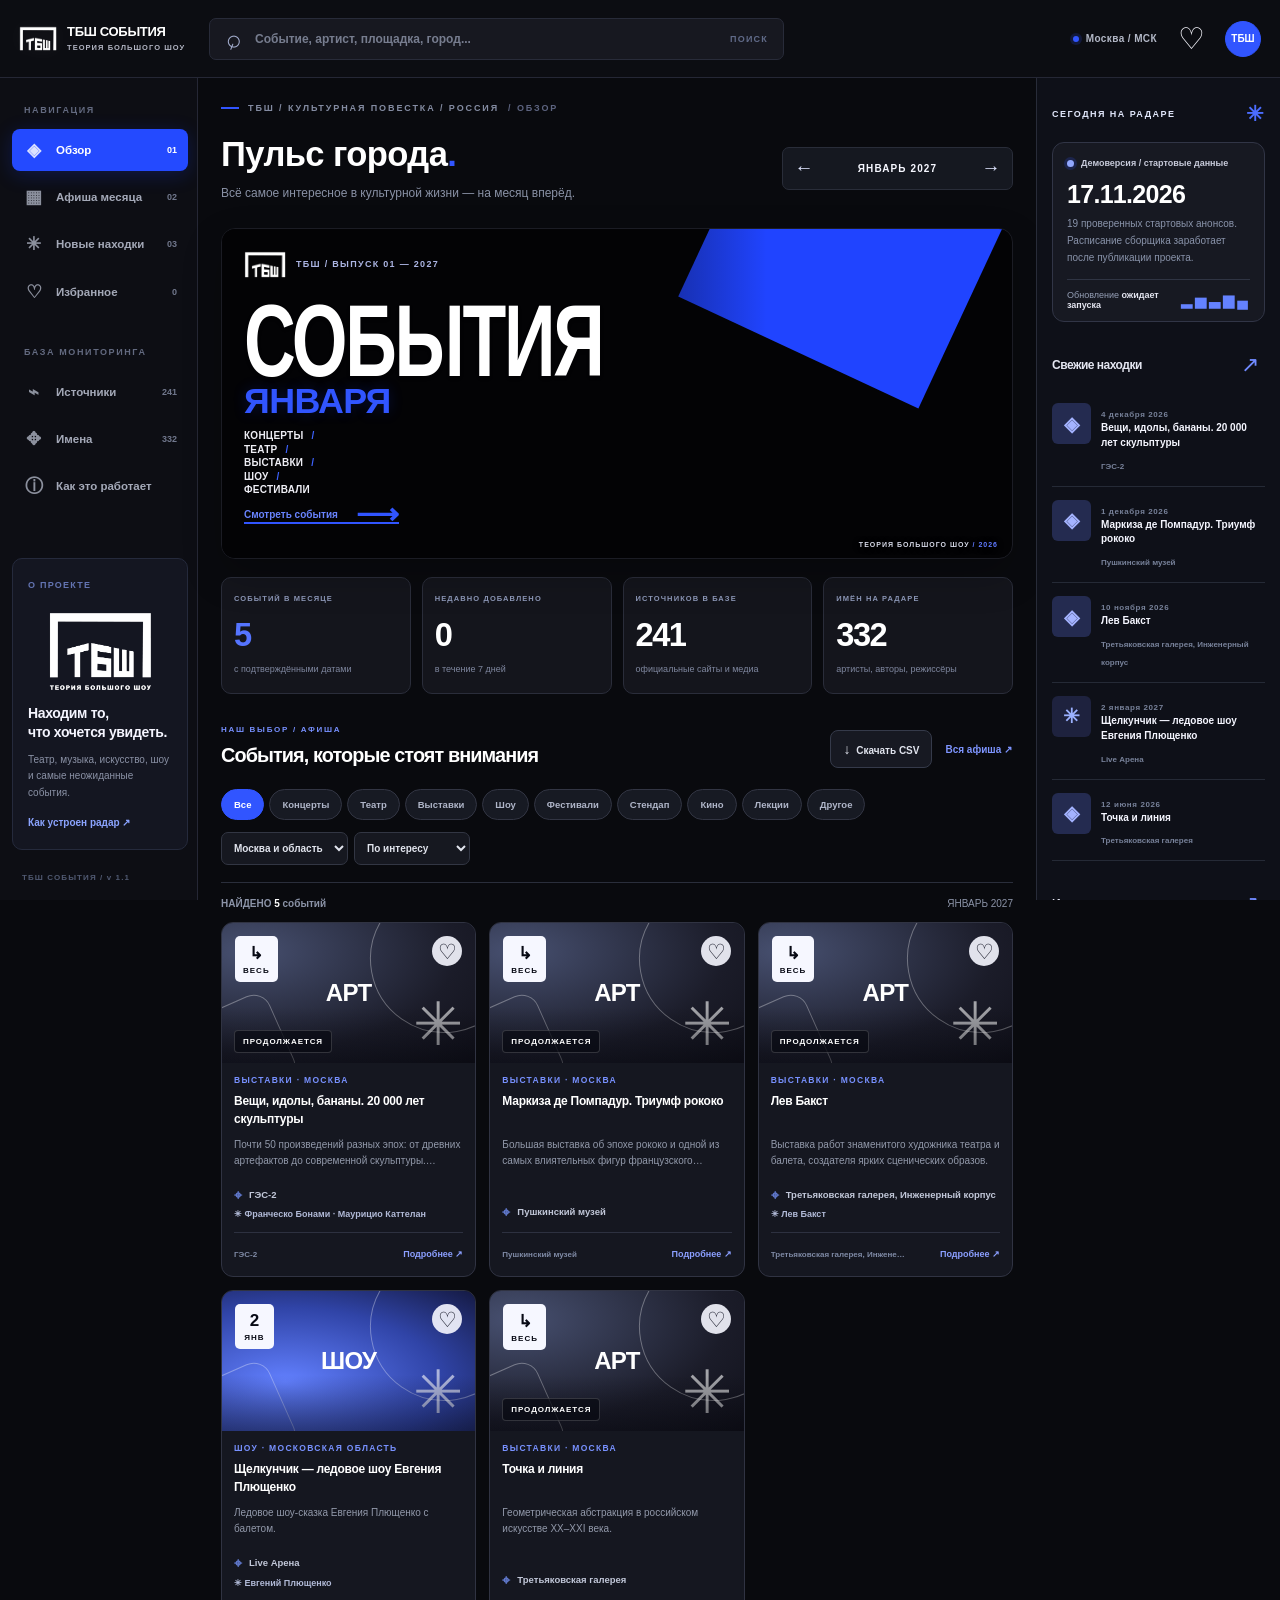
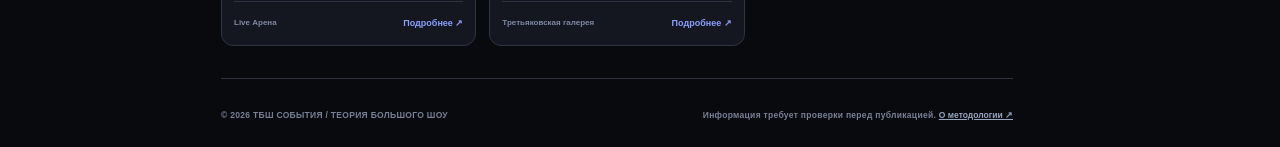
==== site/index.html @ 315c8999 "Add files via upload" ====
<!doctype html>
<html lang="ru">
<head>
  <meta charset="utf-8" />
  <meta name="viewport" content="width=device-width, initial-scale=1" />
  <meta name="theme-color" content="#090a0e" />
  <meta name="description" content="ТБШ СОБЫТИЯ — мониторинг самых интересных культурных событий Москвы и России. Новые анонсы, афиша следующего месяца, важные имена и источники." />
  <link rel="icon" type="image/png" href="./assets/tbsh-mark-white.png" />
  <title>ТБШ СОБЫТИЯ — события следующего месяца</title>
  <link rel="stylesheet" href="./assets/app.css" />
</head>
<body>
  <div class="app-layout" id="app">
    <header class="topbar">
      <a class="brand" href="#overview" data-view="overview" aria-label="ТБШ СОБЫТИЯ — главная">
        <img class="brand-logo" src="./assets/tbsh-mark-white.png" alt="" aria-hidden="true" />
        <span class="brand-name">ТБШ <span>СОБЫТИЯ</span><small>ТЕОРИЯ БОЛЬШОГО ШОУ</small></span>
      </a>
      <div class="global-search">
        <span class="search-icon" aria-hidden="true">⌕</span>
        <input id="global-search" type="search" placeholder="Событие, артист, площадка, город..." autocomplete="off" aria-label="Поиск по событиям, источникам и именам" />
        <kbd>ПОИСК</kbd>
      </div>
      <div class="header-actions">
        <span class="timezone-pill"><span class="signal-dot"></span> Москва / МСК</span>
        <button class="icon-button top-favs" id="go-favorites" type="button" title="Избранное" aria-label="Открыть избранное">♡</button>
        <div class="header-avatar" title="Редакторская панель">ТБШ</div>
      </div>
    </header>

    <aside class="sidebar" aria-label="Разделы сайта">
      <div class="sidebar-upper">
        <p class="sidebar-label">НАВИГАЦИЯ</p>
        <nav id="sidebar-nav" class="sidebar-nav">
          <button data-view="overview" class="nav-link active" type="button"><span class="nav-ic">◈</span> Обзор <span class="nav-short">01</span></button>
          <button data-view="events" class="nav-link" type="button"><span class="nav-ic">▦</span> Афиша месяца <span class="nav-short">02</span></button>
          <button data-view="fresh" class="nav-link" type="button"><span class="nav-ic">✳</span> Новые находки <span class="nav-short">03</span></button>
          <button data-view="favorites" class="nav-link" type="button"><span class="nav-ic">♡</span> Избранное <span class="nav-counter" id="fav-counter">0</span></button>
        </nav>
        <p class="sidebar-label sidebar-section">БАЗА МОНИТОРИНГА</p>
        <nav class="sidebar-nav">
          <button data-view="sources" class="nav-link" type="button"><span class="nav-ic">⌁</span> Источники <span class="nav-short">241</span></button>
          <button data-view="people" class="nav-link" type="button"><span class="nav-ic">✥</span> Имена <span class="nav-short">332</span></button>
          <button data-view="about" class="nav-link" type="button"><span class="nav-ic">ⓘ</span> Как это работает </button>
        </nav>
      </div>
      <div class="sidebar-lower">
        <div class="sidebar-help">
          <span class="tiny-heading">О ПРОЕКТЕ</span>
          <div class="sidebar-help-art" aria-hidden="true"><img class="sidebar-logo" src="./assets/tbsh-logo-white.png" alt="" /></div>
          <strong>Находим то,<br />что хочется увидеть.</strong>
          <p>Театр, музыка, искусство, шоу и самые неожиданные события.</p>
          <button data-view="about" type="button" class="subtle-link">Как устроен радар ↗</button>
        </div>
        <span class="sidebar-version">ТБШ СОБЫТИЯ / v 1.1</span>
      </div>
    </aside>

    <main class="main" id="main-content">
      <div class="page-eyebrow"><span class="eyebrow-dash"></span> ТБШ / КУЛЬТУРНАЯ ПОВЕСТКА / РОССИЯ <span id="breadcrumb-view">/ ОБЗОР</span></div>
      <section id="main-header" class="main-header">
        <div class="title-cluster"><h1 id="screen-title">Пульс города<span class="title-dot">.</span></h1><p id="screen-description">Всё самое интересное в культурной жизни — на месяц вперёд.</p></div>
        <div class="period-controls"><button id="month-prev" class="period-arrow" type="button" aria-label="Предыдущий месяц">←</button><span id="month-display">ДЕКАБРЬ 2026</span><button id="month-next" class="period-arrow" type="button" aria-label="Следующий месяц">→</button></div>
      </section>

      <section id="hero-section" class="hero" aria-label="Рекомендации и статус">
        <div class="hero-text">
          <span class="hero-mini"><img class="hero-mark" src="./assets/tbsh-mark-white.png" alt="" aria-hidden="true" /><span>ТБШ / ВЫПУСК <span id="hero-month-small">12 — 2026</span></span></span>
          <h2>СОБЫТИЯ</h2>
          <div class="hero-month-banner" id="hero-month-label">ДЕКАБРЯ</div>
          <p class="hero-genres">КОНЦЕРТЫ <span>/</span><br />ТЕАТР <span>/</span><br />ВЫСТАВКИ <span>/</span><br />ШОУ <span>/</span><br />ФЕСТИВАЛИ</p>
          <button id="hero-go-events" class="hero-cta" type="button">Смотреть события <span aria-hidden="true">⟶</span></button>
        </div>
        <div class="hero-art" aria-hidden="true"><div class="hero-blue-angle"></div><span class="hero-art-label">ТЕОРИЯ БОЛЬШОГО ШОУ <b> / 2026</b></span></div>
      </section>

      <section id="metrics" class="metric-grid" aria-label="Сводка данных">
        <div class="metric"><span class="metric-label">СОБЫТИЙ В МЕСЯЦЕ</span><span id="metric-events" class="metric-value">—</span><span class="metric-foot">с подтверждёнными датами</span></div>
        <div class="metric"><span class="metric-label">НЕДАВНО ДОБАВЛЕНО</span><span id="metric-new" class="metric-value">—</span><span class="metric-foot">в течение 7 дней</span></div>
        <div class="metric"><span class="metric-label">ИСТОЧНИКОВ В БАЗЕ</span><span id="metric-sources" class="metric-value">241</span><span class="metric-foot">официальные сайты и медиа</span></div>
        <div class="metric"><span class="metric-label">ИМЁН НА РАДАРЕ</span><span id="metric-people" class="metric-value">332</span><span class="metric-foot">артисты, авторы, режиссёры</span></div>
      </section>

      <section id="events-section" class="content-section">
        <div class="section-heading"><div><div class="section-overline">НАШ ВЫБОР / <span id="events-view-tag">АФИША</span></div><h2 id="events-section-title">События, которые стоят внимания</h2></div><div class="section-actions"><button id="export-events" type="button" class="outline-action"><span>↓</span> Скачать CSV</button><button id="see-all-events" type="button" class="text-action">Вся афиша ↗</button></div></div>
        <div id="filters" class="filters"><div class="pill-scroll" id="genre-pills" aria-label="Фильтр по жанру"></div><div class="filter-selects"><label><span class="visually-hidden">Город</span><select id="city-select"><option value="moscow">Москва и область</option><option value="all">Вся Россия</option><option value="spb">Санкт-Петербург</option><option value="other">Другие города</option></select></label><label><span class="visually-hidden">Сортировка</span><select id="sort-select"><option value="curated">По интересу</option><option value="date">По дате</option><option value="fresh">Сначала новые</option></select></label></div></div>
        <div id="result-meta" class="results-meta" aria-live="polite"></div>
        <div id="events-grid" class="events-grid"></div>
        <div id="event-more" class="event-more"></div>
      </section>

      <section id="registry-section" class="registry-section hidden" aria-label="База мониторинга">
        <div id="registry-controls" class="registry-toolbar"></div>
        <div id="registry-stats" class="registry-stats"></div>
        <div id="registry-items" class="registry-items"></div>
        <div id="registry-more" class="event-more"></div>
      </section>

      <section id="about-section" class="about-section hidden">
        <div class="about-intro"><span class="about-ornament">✳</span><h2>Не просто афиша.<br />Система культурной разведки.</h2><p>Радар постоянно проверяет первоисточники, ищет совпадения с нашей базой имён, отбирает события по месяцу и показывает, откуда взялась информация.</p></div>
        <div class="about-steps"><div><span>01 / ИСТОЧНИКИ</span><h3>241 сайт</h3><p>Театры, музеи, концертные площадки, арт-центры, фестивали и культурные медиа.</p></div><div><span>02 / КЛЮЧЕВЫЕ ИМЕНА</span><h3>332 объекта</h3><p>Режиссёры, исполнители, художники и сценические проекты — для целевого поиска.</p></div><div><span>03 / ДАТЫ И ФАКТЫ</span><h3>Только проверяемое</h3><p>Дата, место и ссылка на страницу анонса обязательны; источники без доступа отмечаются отдельно.</p></div><div><span>04 / КАЛЕНДАРЬ</span><h3>Каждый день</h3><p>После публикации сайта автоматический сборщик запускается ежедневно; новые события появляются после проверки.</p></div></div>
        <div class="about-callout"><div><strong id="about-status-title">Статус проекта</strong><p id="about-status-text">Загружаем сведения о последнем обновлении...</p></div><span class="about-status-icon">◉</span></div>
      </section>
      <footer class="footer"><span>© 2026 ТБШ СОБЫТИЯ / ТЕОРИЯ БОЛЬШОГО ШОУ</span><span>Информация требует проверки перед публикацией. <button type="button" data-view="about">О методологии ↗</button></span></footer>
    </main>

    <aside class="rightbar" aria-label="Обновления и редакторский радар">
      <div class="rightbar-heading"><span>СЕГОДНЯ НА РАДАРЕ</span><span class="rightbar-star">✳</span></div>
      <div class="refresh-card"><div class="refresh-top"><span id="status-indicator" class="status-dot status-demo"></span><span id="status-label">Стартовая версия</span></div><div class="refresh-time" id="last-refresh">17.11.2026</div><p id="refresh-description">Подборка подготовлена для запуска ежедневного мониторинга.</p><div class="refresh-bottom"><span>Обновление <b id="refresh-frequency">после подключения</b></span><span class="mini-wave">▂▅▃▆▄</span></div></div>
      <div class="right-section-head"><h3>Свежие находки</h3><button type="button" data-view="fresh" class="tiny-arrow">↗</button></div>
      <div id="recent-events" class="recent-list"></div>
      <div class="right-section-head people-heading"><h3>Имена на радаре</h3><button type="button" data-view="people" class="tiny-arrow">↗</button></div>
      <div id="tracked-highlights" class="tracked-people"></div>
      <div class="right-notice"><span>✳ ЕЖЕМЕСЯЧНЫЙ ОБЗОР</span><p>Готовьте выпуск заранее. Вся афиша следующего месяца — в одном месте.</p><button data-view="events" type="button">Перейти к событиям ↗</button></div>
    </aside>
  </div>
  <div id="modal-root"></div>
  <div id="toast" role="status" aria-live="polite"></div>
  <script defer src="./assets/app.js"></script>
</body>
</html>
---- site/assets/app.css ----
:root {--canvas:#f7f6f2;--ink:#191b1b;--muted:#909391;--soft:#eeeeea;--line:#e6e6e0;--accent:#f65335;--accent-2:#e94527;--sidebar:#faf9f7;--paper:#fff;--radius:16px;--font:'Manrope','Arial',sans-serif;--display:'Unbounded','Arial Black',sans-serif}
*{box-sizing:border-box}html{scroll-behavior:smooth}body{margin:0;background:var(--canvas);color:var(--ink);font-family:var(--font);-webkit-font-smoothing:antialiased}button,input,select{font:inherit}button{cursor:pointer}a{color:inherit;text-decoration:none}button:focus-visible,input:focus-visible,select:focus-visible,a:focus-visible{outline:3px solid #ff9a7c;outline-offset:3px}button{border:0}svg{max-width:100%}.hidden{display:none!important}.visually-hidden{position:absolute;width:1px;height:1px;padding:0;margin:-1px;overflow:hidden;clip:rect(0,0,0,0);white-space:nowrap;border:0}
.app-layout{min-height:100vh;display:grid;grid-template-columns:226px minmax(550px,1fr) 287px;grid-template-rows:78px minmax(0,1fr);max-width:1880px;margin:0 auto}.topbar{grid-column:1/-1;grid-row:1;display:flex;align-items:center;gap:32px;padding:0 26px 0 26px;background:var(--paper);border-bottom:1px solid var(--line);position:sticky;top:0;z-index:30}.brand{display:flex;align-items:center;gap:10px;width:200px;flex:0 0 200px}.brand-symbol{width:42px;height:42px;border-radius:13px;background:var(--accent);display:grid;place-items:center;color:#fff;transform:rotate(-7deg)}.brand-spark{font-size:34px;line-height:1;transform:rotate(7deg)}.brand-name{font-family:var(--display);font-weight:800;font-size:15px;line-height:1.12;letter-spacing:-.7px}.brand-name>span{color:var(--accent)}.brand-name small{display:block;font-family:var(--font);font-size:8px;color:var(--muted);letter-spacing:1.55px;font-weight:800;margin-top:6px}.global-search{display:flex;align-items:center;gap:12px;max-width:575px;flex:1;background:#f5f5f2;border:1px solid #efefec;border-radius:10px;padding:0 15px;height:42px}.search-icon{font-size:26px;line-height:1;display:inline-block;transform:rotate(-24deg);color:#777}.global-search input{border:0;outline:0;background:transparent;flex:1;min-width:0;font-size:12px;font-weight:600;color:var(--ink)}.global-search input::placeholder{color:#9fa09e}.global-search kbd{font:700 9px var(--font);color:#b3b4b1;letter-spacing:1.2px}.header-actions{display:flex;align-items:center;gap:15px;margin-left:auto}.timezone-pill{font-size:10px;color:#60615e;font-weight:800;letter-spacing:.4px;white-space:nowrap;display:flex;align-items:center;gap:7px}.signal-dot{display:inline-block;width:6px;height:6px;background:#83aa70;border-radius:50%;box-shadow:0 0 0 3px #e5f0e2}.icon-button{width:38px;height:38px;border-radius:9px;background:transparent;font-size:30px;line-height:1;color:var(--ink)}.icon-button:hover{background:var(--soft)}.header-avatar{display:grid;place-items:center;border:1px solid #1a1a1a;background:#171918;border-radius:50%;width:36px;height:36px;color:#fafaf7;font-family:var(--display);font-size:10px;font-weight:700}
.sidebar{grid-column:1;grid-row:2;position:sticky;top:78px;height:calc(100vh - 78px);min-height:680px;background:var(--sidebar);border-right:1px solid var(--line);padding:29px 13px 20px 17px;display:flex;flex-direction:column;justify-content:space-between;overflow-y:auto}.sidebar-label{font-size:9px;font-weight:800;color:#a4a5a2;letter-spacing:1.6px;margin:2px 12px 14px}.sidebar-section{margin-top:34px}.sidebar-nav{display:flex;flex-direction:column;gap:5px}.nav-link{width:100%;text-align:left;background:transparent;display:flex;align-items:center;gap:12px;color:#666965;font-size:11.5px;font-weight:750;white-space:nowrap;border-radius:8px;padding:13px 11px;transition:background .2s,color .2s}.nav-link:hover{background:#efeeea;color:#202020}.nav-link.active{background:#252727;color:#fff;box-shadow:0 4px 14px #1111}.nav-ic{font-size:18px;line-height:.9;min-width:21px;text-align:center;font-family:Arial;opacity:.84}.nav-short,.nav-counter{margin-left:auto;font-size:9px;font-weight:700;color:#adb0ac}.nav-link.active .nav-short,.nav-link.active .nav-counter{color:#aaa}.sidebar-help{background:#f0eee9;border:1px solid #e8e6df;border-radius:13px;padding:15px 15px 19px;position:relative;overflow:hidden}.tiny-heading{font-size:9px;font-weight:800;letter-spacing:1.25px;color:#888c87}.sidebar-help-art{height:75px;margin:10px 0 7px;position:relative;color:var(--accent)}.sidebar-help-art>span:first-child{position:absolute;left:34%;top:12%;font-size:38px;font-weight:100;z-index:3}.ring-one,.ring-two{position:absolute;display:block!important;width:87px;height:65px;border:1.5px solid #f65335;border-radius:50%;transform:rotate(-26deg);left:25px;top:2px}.ring-two{transform:rotate(36deg);left:38px;width:67px}.sidebar-help strong{font-family:var(--display);font-size:12px;line-height:1.53;letter-spacing:-.35px}.sidebar-help p{font-size:10px;line-height:1.65;color:#7d807b;margin:9px 0 11px}.subtle-link{padding:0;font-weight:800;font-size:10px;color:var(--accent);background:transparent}.sidebar-version{display:block;color:#afb1ac;letter-spacing:1.1px;font-size:8px;font-weight:700;margin:23px 10px 0}
.main{grid-column:2;grid-row:2;padding:29px 37px 26px;min-width:0}.page-eyebrow{font-size:9px;font-weight:800;letter-spacing:1.9px;color:#949895;display:flex;align-items:center;gap:9px;margin-bottom:22px}.eyebrow-dash{display:inline-block;width:18px;height:2px;background:var(--accent)}#breadcrumb-view{color:#c5c5be}.main-header{display:flex;align-items:center;justify-content:space-between;gap:14px;margin-bottom:26px}.main-header h1{margin:0;font-family:var(--display);font-size:clamp(24px,2.3vw,38px);line-height:1.2;letter-spacing:-1.65px;font-weight:800}.title-dot{color:var(--accent)}.main-header p{font-size:12px;color:#898d89;margin:9px 0 0;line-height:1.5}.period-controls{display:flex;align-items:center;gap:15px;background:white;border:1px solid var(--line);padding:5px;border-radius:9px;white-space:nowrap;box-shadow:0 3px 8px #1c202007}.period-arrow{border:0;border-radius:6px;background:transparent;width:32px;height:31px;color:#575956;font-size:19px}.period-arrow:hover{background:var(--soft)}#month-display{font-size:10px;font-weight:800;letter-spacing:1.1px;min-width:125px;text-align:center}
.hero{position:relative;overflow:hidden;min-height:286px;background:#202421;color:white;border-radius:15px;display:flex;justify-content:space-between;margin-bottom:18px;isolation:isolate}.hero:before{content:'';position:absolute;inset:0;background:radial-gradient(circle at 70% 45%,#4d563d 0%,transparent 48%);opacity:.25;z-index:-1}.hero-text{padding:30px 33px 31px;position:relative;z-index:4}.hero-mini{font-size:9px;letter-spacing:1.6px;font-weight:850;color:#c4c9c3;display:flex;align-items:center;gap:7px}.hero-signal{display:inline-block;height:8px;width:8px;border-radius:50%;background:#f8704b;box-shadow:0 0 0 4px #fa784622}.hero h2{font:800 clamp(39px,4.2vw,64px)/1.07 var(--display);letter-spacing:-3px;margin:15px 0 15px}.hero-outline{color:#f7664a}.hero p{font-size:11.5px;line-height:1.65;color:#b8bfbb;margin:0 0 18px}.hero-cta{background:#f85e42;color:#fff;border-radius:7px;padding:13px 17px;font-size:10px;font-weight:850;display:flex;align-items:center;gap:40px}.hero-cta:hover{background:#ff7659}.hero-cta span{font-size:17px;line-height:9px}.hero-art{width:46%;position:relative;overflow:hidden;min-width:220px}.hero-orbit{position:absolute;border:1px solid #c9d0af55;border-radius:50%;height:302px;width:302px;left:28%;top:-35px;transform:rotate(25deg)}.orbit-b{width:418px;height:150px;top:58px;left:2%;transform:rotate(-41deg);border-color:#cfc9bd70}.hero-ball{display:block;position:absolute;width:176px;height:176px;border-radius:50%;background:radial-gradient(circle at 30% 28%,#ff9571 0%,#f25e3f 35%,#a72c23 88%);left:23%;top:37px;box-shadow:25px 27px 80px #0007}.ball-b{width:33px;height:33px;background:#deddb7;left:70%;top:190px;box-shadow:0 0 30px #fff2}.hero-monogram{font:900 76px var(--display);color:#fff6;letter-spacing:-8px;position:absolute;top:71px;left:13%;transform:rotate(-13deg);white-space:nowrap}.hero-monogram>span{color:#fff}.hero-astrisk{position:absolute;right:18px;top:4px;font-size:82px;color:#e3cb7e;line-height:1}.hero-art-label{position:absolute;right:18px;bottom:17px;font-size:7px;font-weight:800;letter-spacing:1.8px;color:#ddd}.hero-edge-word{position:absolute;transform:rotate(-90deg);right:-68px;bottom:102px;color:#989e9455;font-size:8px;letter-spacing:2px;font-weight:700}
.metric-grid{display:grid;grid-template-columns:repeat(4,minmax(0,1fr));gap:11px;margin-bottom:31px}.metric{background:white;border:1px solid #edede9;border-radius:12px;padding:18px 16px 15px;min-width:0;box-shadow:0 2px 10px #22222202}.metric-label{display:block;font-size:8px;letter-spacing:1.1px;font-weight:850;color:#8e918b;white-space:nowrap}.metric-value{display:block;font:750 clamp(22px,2.55vw,35px)/1.15 var(--display);letter-spacing:-1.5px;margin:13px 0 9px}.metric:first-child .metric-value{color:var(--accent)}.metric-foot{display:block;font-size:9px;font-weight:500;color:#a1a49d;line-height:1.6}
.content-section{margin-top:3px}.section-heading{display:flex;justify-content:space-between;align-items:flex-end;gap:12px;margin:0 0 19px}.section-overline{font-size:8px;letter-spacing:1.7px;font-weight:850;color:var(--accent);margin-bottom:8px}.section-heading h2{font:800 clamp(16px,1.55vw,23px)/1.34 var(--display);letter-spacing:-.9px;margin:0;max-width:530px}.section-actions{display:flex;align-items:center;gap:12px;white-space:nowrap}.outline-action{background:white;border:1px solid var(--line);border-radius:8px;font-size:10px;font-weight:800;color:#50534f;padding:10px 12px}.outline-action span{font-size:14px;margin-right:3px}.outline-action:hover{border-color:#b0b5ad}.text-action{background:none;padding:9px 1px;color:var(--accent);font-size:10px;font-weight:850}.filters{border-bottom:1px solid #e5e5e0;padding-bottom:17px;display:flex;justify-content:space-between;gap:10px;align-items:center;flex-wrap:wrap}.pill-scroll{display:flex;align-items:center;gap:5px;overflow-x:auto;scrollbar-width:none;max-width:100%;padding:2px 0}.pill-scroll::-webkit-scrollbar{display:none}.category-pill{border:1px solid #e6e5e0;background:#fbfbf9;color:#787b77;border-radius:50px;padding:9px 12px;font-size:9.5px;font-weight:800;white-space:nowrap}.category-pill:hover{background:#eaeae4}.category-pill.selected{background:#1f2220;color:#fff;border-color:#1f2220}.filter-selects{display:flex;gap:6px}.filter-selects select{border:1px solid #e4e5df;border-radius:7px;padding:9px 8px;background:#fff;color:#646761;font-size:10px;font-weight:750;max-width:164px}.results-meta{display:flex;justify-content:space-between;margin:15px 0 13px;color:#989b95;font-size:10px;font-weight:700;gap:10px}.results-meta strong{color:#333}.results-meta .meta-refresh{font-weight:500}
.events-grid{display:grid;grid-template-columns:repeat(3,minmax(0,1fr));gap:13px;align-items:stretch}.event-card{min-width:0;display:flex;flex-direction:column;background:#fff;border:1px solid #e9e9e4;border-radius:12px;overflow:hidden;box-shadow:0 4px 18px #22222208;transition:transform .18s,border-color .18s}.event-card:hover{transform:translateY(-3px);border-color:#cacac3}.card-visual{height:153px;position:relative;overflow:hidden;display:flex;align-items:center;justify-content:center;isolation:isolate}.card-visual:after{content:'';position:absolute;inset:0;background:linear-gradient(to top,#0003,transparent 35%);pointer-events:none}.poster-word{font:800 clamp(24px,2.15vw,34px)/1.09 var(--display);position:relative;z-index:1;letter-spacing:-1.6px;text-align:center;padding:0 15px;max-width:100%;word-wrap:break-word}.poster-decoration{position:absolute;display:block;border:1.4px solid currentColor;opacity:.48;z-index:0}.poster-decoration.deco-a{width:148px;height:148px;transform:rotate(35deg);border-radius:50%;right:-43px;top:-38px}.poster-decoration.deco-b{width:94px;height:94px;transform:rotate(-24deg);border-radius:18px;left:-30px;bottom:-35px}.poster-star{position:absolute;right:12px;bottom:4px;font:400 60px var(--font);opacity:.6}.poster-exhibitions{color:#fff5da;background:radial-gradient(ellipse at 25% 20%,#b59bb2,#71657a 60%,#4e3f5c)}.poster-concerts{color:#fff6ee;background:radial-gradient(ellipse at 75% 30%,#ff9a57,#ef5a34 65%,#ab3225)}.poster-theatre{color:#fff4e1;background:radial-gradient(ellipse at 20% 30%,#766f51,#393c32 68%,#242722)}.poster-show{color:#1d2822;background:radial-gradient(ellipse at 30% 70%,#ece39c,#e1c657 60%,#b99d43)}.poster-festivals{color:#fff0e6;background:radial-gradient(ellipse at 80% 15%,#c98e93,#b35a70 58%,#89394c)}.poster-cinema{color:#edecfc;background:radial-gradient(ellipse at 70% 10%,#8f86c9,#5c548e 70%,#36345a)}.poster-lectures{color:#263d30;background:radial-gradient(ellipse at 70% 15%,#c7d3bb,#9ead8f 70%,#68896e)}.poster-other{color:#f9f8f1;background:linear-gradient(135deg,#545e62,#202426)}.card-top-row{position:absolute;top:13px;left:13px;right:13px;display:flex;justify-content:space-between;align-items:flex-start;z-index:2;gap:8px}.card-date-badge{background:#fffcf5;padding:7px 8px;border-radius:5px;box-shadow:0 4px 12px #2222;display:flex;flex-direction:column;align-items:center;min-width:39px;color:#252925}.card-date-badge strong{font:800 17px var(--display)}.card-date-badge small{font-size:8px;font-weight:850;letter-spacing:1px;margin-top:2px}.favorite-btn{width:30px;height:30px;background:#fffdf2e8;border-radius:50%;color:#3c3d3a;font-size:21px;line-height:1}.favorite-btn.is-saved{color:var(--accent)}.favorite-btn:hover{background:#fff}.poster-tag{position:absolute;left:12px;bottom:10px;z-index:3;background:#1a1e1cbd;color:#fff;border-radius:4px;font-size:8px;letter-spacing:.9px;font-weight:800;padding:6px 8px;max-width:calc(100% - 24px)}.card-content{padding:15px 14px 14px;display:flex;flex-direction:column;flex:1}.card-category{font-size:8.5px;color:var(--accent);font-weight:850;letter-spacing:1.3px;margin-bottom:8px;text-transform:uppercase}.card-title{font:700 12px/1.45 var(--display);letter-spacing:-.25px;min-height:35px;max-height:56px;overflow:hidden;cursor:pointer}.card-title:hover{color:var(--accent)}.card-desc{font-size:10px;line-height:1.55;color:#838681;margin:9px 0 11px;display:-webkit-box;-webkit-line-clamp:2;-webkit-box-orient:vertical;overflow:hidden}.card-spacer{flex:1}.card-meta{display:flex;align-items:flex-start;gap:7px;margin-top:9px;color:#626762;font-size:9.5px;line-height:1.5;font-weight:650}.card-meta .meta-icon{color:#afada5;font-size:14px;line-height:1}.card-people{font-size:9px;font-weight:800;color:#6f756e;margin-top:7px;overflow:hidden;text-overflow:ellipsis;white-space:nowrap}.card-bottom{border-top:1px solid #efefe9;margin-top:13px;padding-top:11px;display:flex;justify-content:space-between;align-items:center;gap:6px}.card-source{font-size:8px;font-weight:750;color:#aaaea8;overflow:hidden;white-space:nowrap;text-overflow:ellipsis;max-width:60%}.card-open{font-size:9px;font-weight:900;color:var(--accent);background:transparent;white-space:nowrap;padding:5px 0}.card-open:hover{text-decoration:underline}.event-more{text-align:center;margin:22px 0 20px}.show-more{border:1px solid #ddded9;background:white;border-radius:9px;font-size:11px;font-weight:850;padding:12px 22px;color:#484c48}.show-more:hover{background:#efefec}.empty-state{text-align:center;grid-column:1/-1;border:1px dashed #d4d7cf;border-radius:12px;padding:40px 20px;color:#7b8179;background:#fffefb}.empty-state span{font-size:47px;color:#f35b3b}.empty-state h3{font:700 18px var(--display);color:#272b26;margin:15px 0 9px}.empty-state p{font-size:12px;max-width:350px;line-height:1.7;margin:0 auto 20px}.empty-state button{background:#282b28;color:white;border-radius:8px;padding:10px 15px;font-size:10px;font-weight:800}
.rightbar{grid-column:3;grid-row:2;position:sticky;top:78px;height:calc(100vh - 78px);overflow-y:auto;border-left:1px solid var(--line);background:#faf9f6;padding:30px 20px 24px}.rightbar-heading{display:flex;justify-content:space-between;align-items:center;letter-spacing:1.45px;font-size:9px;font-weight:900;margin-bottom:18px}.rightbar-star{font-size:21px;color:var(--accent);line-height:1}.refresh-card{background:#fff;border:1px solid #e8e8e2;border-radius:12px;padding:15px 14px 11px;box-shadow:0 5px 16px #16161604}.refresh-top{display:flex;gap:7px;align-items:center;color:#5b625b;font-size:9px;font-weight:850}.status-dot{display:inline-block;border-radius:50%;height:7px;width:7px;background:#8fbb89;box-shadow:0 0 0 3px #e7f0e4}.status-demo{background:#f0b54d;box-shadow:0 0 0 3px #fdf2df}.refresh-time{font:800 25px var(--display);letter-spacing:-.7px;margin:12px 0 6px}.refresh-card p{color:#9a9c98;font-size:10px;line-height:1.7;margin:0 0 13px}.refresh-bottom{display:flex;align-items:center;justify-content:space-between;border-top:1px solid #f0f0eb;padding-top:10px;font-size:9px;color:#a4a6a2}.refresh-bottom b{color:#606660}.mini-wave{letter-spacing:2px;font-size:15px;color:#8aaa75}.right-section-head{display:flex;align-items:center;justify-content:space-between;margin-top:31px;margin-bottom:13px}.right-section-head h3{font:750 12px var(--display);letter-spacing:-.5px;margin:0}.tiny-arrow{color:var(--accent);background:none;font-size:22px;line-height:1}.recent-list{display:flex;flex-direction:column}.recent-item{display:flex;align-items:flex-start;gap:10px;width:100%;text-align:left;border-bottom:1px solid #eaeae5;background:transparent;padding:13px 0}.recent-item:hover .recent-title{color:var(--accent)}.recent-mark{width:39px;height:41px;border-radius:6px;flex:0 0 auto;background:#eae1dc;display:grid;place-items:center;font:700 20px var(--display);color:#a65443}.recent-mark.r-exhibit{background:#e8e0ed;color:#7d628c}.recent-mark.r-concert{background:#fae2d6;color:#ec6247}.recent-mark.r-festival{background:#f0e6b4;color:#9a8652}.recent-content{min-width:0}.recent-date{color:#b1b3ad;font-size:8px;font-weight:750;letter-spacing:.6px;margin-bottom:4px}.recent-title{display:block;font-size:10px;font-weight:850;line-height:1.48;margin-bottom:4px}.recent-source{color:#9b9d98;font-size:8px;font-weight:700}.tracked-people{display:flex;flex-direction:column;gap:8px}.tracked-person{background:#fff;border:1px solid #ededeb;border-radius:8px;width:100%;padding:11px;display:flex;gap:10px;align-items:center;text-align:left}.tracked-person:hover{border-color:#d8d6ca}.person-monogram{width:34px;height:34px;display:grid;place-items:center;border-radius:9px;flex:none;font:700 10px var(--display);background:#ebede6;color:#718076}.person-monogram.tint-1{background:#f8e7df;color:#c86e59}.person-monogram.tint-2{background:#e9e7f0;color:#756d98}.tracked-person-name{font-size:10px;font-weight:900;margin-bottom:3px}.tracked-person-category{font-size:8.5px;font-weight:500;color:#a0a29d}.right-notice{background:#e7e9de;border-radius:11px;margin-top:25px;padding:16px;position:relative;overflow:hidden}.right-notice:before{content:'✳';position:absolute;right:-25px;top:-47px;font-size:145px;color:#cbd2b5;line-height:1}.right-notice span{font-size:8px;font-weight:900;letter-spacing:1.4px;color:#7c866f;position:relative}.right-notice p{font:700 12px/1.6 var(--display);letter-spacing:-.3px;position:relative;margin:11px 0 14px}.right-notice button{font-size:10px;font-weight:850;color:#536b48;background:none;position:relative;padding:0}
.registry-section{padding-top:13px}.registry-toolbar{display:flex;gap:9px;align-items:center;margin-bottom:17px;flex-wrap:wrap}.registry-toolbar input{flex:1;min-width:180px;background:#fff;border:1px solid #e7e8e2;border-radius:8px;padding:12px 14px;font-size:11px;outline:none}.registry-toolbar select{min-width:175px;max-width:240px;background:#fff;border:1px solid #e7e8e2;border-radius:8px;padding:11px;font-size:10px;font-weight:750;color:#696e67}.registry-stats{font-size:10px;color:#a0a29d;font-weight:750;padding:10px 0 16px}.registry-items{display:grid;grid-template-columns:1fr;gap:8px}.registry-row{background:#fff;border:1px solid #e9eae5;border-radius:11px;padding:16px;display:flex;align-items:center;gap:13px;min-width:0}.registry-icon{height:40px;width:40px;min-width:40px;background:#f6e8e1;border-radius:10px;display:grid;place-items:center;color:#d36c53;font-size:21px}.registry-row:nth-child(3n) .registry-icon{color:#746890;background:#efecf5}.registry-row:nth-child(3n+2) .registry-icon{color:#6b8d70;background:#e9ede4}.registry-body{min-width:0;flex:1}.registry-name{display:block;font-size:12px;font-weight:850;line-height:1.4}.registry-description{margin:5px 0;font-size:10px;color:#868b83;line-height:1.55;display:-webkit-box;-webkit-line-clamp:2;-webkit-box-orient:vertical;overflow:hidden}.registry-meta{display:flex;align-items:center;gap:8px;flex-wrap:wrap;font-size:9px;color:#aaa}.registry-meta .tag{display:inline-block;background:#f3f4ee;border-radius:3px;padding:3px 5px;font-weight:750;color:#80867c}.registry-priority{font-size:9px;font-weight:850;border:1px solid #ecece8;border-radius:5px;padding:5px 8px;color:#838980;white-space:nowrap}.registry-priority.priority-A{color:#d9573d;background:#fff0ea;border-color:#ffdfd5}.registry-external{font-size:18px;color:var(--accent);padding:7px;background:transparent;white-space:nowrap}.registry-external:hover{transform:translate(2px,-2px)}.registry-person-button{font-size:10px;font-weight:800;color:#dc5940;padding:10px;border-radius:6px;background:#fff3ed}.registry-person-button:hover{background:#ffddd0}.registry-status{color:#a0a39e;font-size:9px;font-weight:600}.about-section{padding:8px 0 0}.about-intro{position:relative;overflow:hidden;background:#232724;border-radius:15px;padding:45px 40px 43px;color:#fff}.about-ornament{position:absolute;right:22px;top:4px;color:#f86747;font-size:180px;opacity:.8}.about-intro h2{font:750 25px/1.5 var(--display);letter-spacing:-1px;position:relative}.about-intro p{font-size:12px;color:#c8cfc8;line-height:1.9;max-width:570px;position:relative}.about-steps{display:grid;grid-template-columns:repeat(2,1fr);gap:12px;margin:17px 0}.about-steps>div{background:white;border:1px solid var(--line);padding:23px;border-radius:11px}.about-steps span{color:var(--accent);font-size:8px;letter-spacing:1.25px;font-weight:850}.about-steps h3{font:750 18px var(--display);letter-spacing:-.5px;margin:11px 0}.about-steps p{color:#858a84;font-size:11px;line-height:1.9;max-width:350px}.about-callout{border-radius:12px;border:1px solid #e4e3da;padding:22px;background:#f0efe8;display:flex;align-items:center;justify-content:space-between;gap:14px}.about-callout strong{font:750 14px var(--display)}.about-callout p{font-size:11px;line-height:1.65;color:#7d8379;margin:8px 0 0}.about-status-icon{font-size:48px;color:#b8bdad}.footer{display:flex;justify-content:space-between;gap:15px;padding-top:30px;margin-top:32px;border-top:1px solid var(--line);font-size:8.5px;color:#afb1ac;font-weight:700;line-height:1.6;letter-spacing:.3px}.footer button{background:none;color:#8b918b;font-size:8.5px;font-weight:800;padding:0;text-decoration:underline}
#modal-root:empty{display:none}.modal-backdrop{position:fixed;inset:0;background:#121b19b5;display:flex;align-items:center;justify-content:center;padding:22px;z-index:100;backdrop-filter:blur(3px)}.modal{background:#fff;border-radius:17px;width:min(600px,100%);max-height:90vh;overflow:auto;box-shadow:0 30px 90px #1114;position:relative}.modal-visual{height:175px;position:relative;overflow:hidden;display:flex;align-items:center;justify-content:center}.modal-visual .poster-word{font-size:36px}.modal-close{position:absolute;right:16px;top:14px;width:35px;height:35px;border-radius:50%;background:white;z-index:3;font-size:22px}.modal-body{padding:28px}.modal-category{color:var(--accent);font-size:10px;font-weight:900;letter-spacing:1.4px}.modal-body h2{font:800 22px/1.4 var(--display);letter-spacing:-.7px;margin:9px 0 15px}.modal-body p{font-size:12px;line-height:1.8;color:#666e65}.modal-details{display:grid;grid-template-columns:1fr 1fr;gap:12px;margin:21px 0;border-top:1px solid var(--line);border-bottom:1px solid var(--line);padding:18px 0}.modal-detail span{display:block;font-size:9px;font-weight:850;color:#9ba09b;margin-bottom:6px;letter-spacing:.7px}.modal-detail strong{display:block;font-size:11px;line-height:1.5}.modal-footer{display:flex;gap:11px;align-items:center}.modal-primary{background:var(--accent);color:#fff;border-radius:8px;padding:13px 18px;font-size:11px;font-weight:850}.modal-primary:hover{background:var(--accent-2)}.modal-secondary{border:1px solid var(--line);background:#fff;border-radius:8px;padding:12px 15px;font-size:11px;font-weight:800;color:#4b514a}.modal-footer-note{margin-top:18px;font-size:9px!important;color:#a4aaa3!important}.modal-secondary.saved{color:var(--accent);border-color:#fdd7ca}#toast{position:fixed;right:20px;bottom:22px;z-index:120;color:#fff;background:#262c28;padding:12px 17px;border-radius:8px;font-size:11px;font-weight:700;opacity:0;pointer-events:none;transform:translateY(15px);transition:.25s}#toast.show{opacity:1;transform:translateY(0)}
@media (min-width:1550px){.app-layout{grid-template-columns:245px minmax(600px,1fr) 310px}.main{padding-left:50px;padding-right:50px}.event-card .card-visual{height:178px}.card-content{padding:17px 17px 16px}.poster-word{font-size:37px}.rightbar{padding-left:24px;padding-right:24px}}
@media (max-width:1340px){.app-layout{grid-template-columns:198px minmax(480px,1fr) 244px}.brand{width:174px;flex-basis:174px}.topbar{padding:0 19px;gap:16px}.main{padding:25px 23px}.rightbar{padding:25px 15px}.sidebar{padding:25px 9px 18px 12px}.hero-art{width:44%}.event-card .card-visual{height:140px}.card-content{padding:12px}.poster-word{font-size:24px}.filter-selects select{max-width:145px}.metric{padding:16px 12px}.metric-label{font-size:7.5px}}
@media (max-width:1120px){.app-layout{grid-template-columns:200px minmax(0,1fr);grid-template-rows:73px minmax(0,1fr)}.topbar{gap:10px}.sidebar{top:73px;height:calc(100vh - 73px)}.rightbar{display:none}.main{padding:27px 30px}.brand{width:180px;flex-basis:180px}.event-card .card-visual{height:158px}.poster-word{font-size:26px}}
@media (max-width:850px){.app-layout{display:block}.topbar{height:67px;position:sticky;padding:0 15px;gap:14px}.sidebar{height:auto;min-height:0;position:sticky;top:67px;z-index:25;border-right:0;border-bottom:1px solid var(--line);padding:7px 10px;background:#faf9f7;overflow-x:auto}.sidebar-upper{display:flex;gap:6px;align-items:center}.sidebar-label,.sidebar-section,.sidebar-lower{display:none}.sidebar-nav{flex-direction:row;gap:3px}.sidebar-nav button{font-size:10px;padding:11px 10px}.sidebar-nav .nav-ic{font-size:14px;min-width:15px}.nav-short,.nav-counter{display:none}.main{padding:23px 20px}.brand{width:auto;flex:0 0 auto}.brand-name{font-size:13px}.brand-name small{font-size:7px}.brand-symbol{width:36px;height:36px}.global-search{max-width:none;min-width:0}.global-search kbd{display:none}.timezone-pill{display:none}.header-avatar{display:none}.main-header h1{font-size:28px}.hero h2{font-size:45px}.rightbar{display:none}.events-grid{grid-template-columns:repeat(2,minmax(0,1fr))}.metric-grid{grid-template-columns:repeat(4,minmax(0,1fr))}}
@media (max-width:610px){.topbar{padding:0 12px}.brand-name{font-size:10px;line-height:1.3}.brand-name small{font-size:5.5px;letter-spacing:1px}.brand-symbol{width:31px;height:31px}.brand-spark{font-size:26px}.global-search{height:37px;padding:0 9px}.global-search input{font-size:10px}.global-search input::placeholder{color:transparent}.global-search input:focus::placeholder{color:#aaa}.header-actions{gap:0}.top-favs{font-size:24px;width:29px}.sidebar-nav button{font-size:9px;padding:9px 8px}.nav-ic{display:none}.main{padding:21px 14px}.page-eyebrow{font-size:7px;letter-spacing:1.2px;margin-bottom:14px}.main-header{align-items:flex-start;flex-direction:column;gap:15px;margin-bottom:19px}.main-header h1{font-size:25px}.main-header p{font-size:10.5px}.period-controls{height:36px;align-self:flex-end}.hero{min-height:255px}.hero-text{padding:26px 19px;z-index:3}.hero h2{font-size:36px;letter-spacing:-2px;margin:16px 0 17px}.hero p{font-size:10px;max-width:220px}.hero-cta{padding:12px;font-size:9px;gap:10px}.hero-art{position:absolute;right:-92px;top:0;bottom:0;width:75%;opacity:.85}.hero-monogram{top:80px;left:5%;font-size:60px}.hero-ball{left:23%;top:60px}.hero-edge-word,.hero-art-label{display:none}.metric-grid{grid-template-columns:repeat(2,1fr);gap:9px;margin-bottom:29px}.metric{padding:16px 13px}.metric-value{font-size:29px}.metric-foot{font-size:8px}.section-heading{align-items:flex-start}.section-heading h2{font-size:17px}.section-actions{gap:9px}.outline-action{font-size:0;padding:8px 11px}.outline-action span{font-size:18px}.text-action{font-size:9px}.filters{align-items:stretch}.pill-scroll{width:100%}.filter-selects{width:100%}.filter-selects label{flex:1}.filter-selects select{max-width:none;width:100%;font-size:10px}.events-grid{grid-template-columns:repeat(2,minmax(0,1fr));gap:8px}.card-visual{height:115px!important}.poster-word{font-size:17px!important}.poster-decoration.deco-a{height:95px;width:95px}.poster-star{font-size:40px}.card-top-row{top:7px;left:7px;right:7px}.card-date-badge{padding:5px 7px;min-width:30px}.card-date-badge strong{font-size:13px}.card-date-badge small{font-size:6px}.favorite-btn{height:25px;width:25px;font-size:18px}.card-content{padding:10px!important}.card-category{font-size:7px}.card-title{font-size:10px;min-height:40px}.card-desc{font-size:8.5px}.card-meta{font-size:8px}.card-source{font-size:7px}.card-open{font-size:8px}.card-bottom{margin-top:10px}.poster-tag{font-size:6px;padding:5px}.registry-row{padding:11px;gap:8px}.registry-icon{width:33px;height:33px;min-width:33px}.registry-description{font-size:9px}.registry-name{font-size:10px}.registry-external{font-size:14px;padding:3px}.registry-person-button{font-size:0;padding:9px}.registry-person-button:after{content:'⌕';font-size:18px}.about-intro{padding:35px 21px}.about-intro h2{font-size:19px}.about-intro p{font-size:10px}.about-steps{grid-template-columns:1fr}.footer{flex-direction:column}.modal-body{padding:20px}.modal-body h2{font-size:17px}.modal-visual{height:130px}}


/* ================================================================
   ТБШ СОБЫТИЯ / 2026 | ЧЁРНЫЙ • БЕЛЫЙ • ЭЛЕКТРИЧЕСКИЙ СИНИЙ
   Design system overrides; other application behavior unchanged.
   ================================================================ */
:root{
  --canvas:#090a0e;
  --ink:#f7f8ff;
  --muted:#9298aa;
  --soft:#1b1e28;
  --line:#292c36;
  --accent:#3155ff;
  --accent-2:#4569ff;
  --sidebar:#0d0e14;
  --paper:#101117;
  --radius:14px;
  --font:Arial,'Helvetica Neue',sans-serif;
  --display:'Roboto Condensed','Arial Narrow',Arial,sans-serif;
}
body{background:#090a0e;color:var(--ink)}
button:focus-visible,input:focus-visible,select:focus-visible,a:focus-visible{outline-color:#5d79ff}
::selection{background:#325cff;color:#fff}
.app-layout{background:var(--canvas)}
.topbar{background:#0c0d12;border-bottom-color:#252735}
.brand{gap:10px}
.brand-logo{width:43px;height:39px;flex:none;object-fit:contain;object-position:center;filter:drop-shadow(0 0 8px #fff1)}
.brand-name{font:900 15px/1.07 var(--display);letter-spacing:-.3px;color:#fff;white-space:nowrap}
.brand-name>span{color:#fff;font-weight:800}
.brand-name small{font-size:7.5px;letter-spacing:1.05px;margin-top:6px;color:#b3b6c4;font-family:Arial,sans-serif}
.global-search{background:#171820;border-color:#282b39;border-radius:7px}
.search-icon{color:#a4aecf}
.global-search input,.global-search input:focus{color:#fff}
.global-search input::placeholder{color:#777d8f}
.global-search kbd{color:#606a88}
.timezone-pill{color:#b3b8c7}
.signal-dot{background:#3155ff;box-shadow:0 0 0 3px #3155ff2c}
.icon-button{color:#f8f8ff}
.icon-button:hover{background:#1b1d2a}
.header-avatar{background:#3155ff;border-color:#3155ff;color:#fff;font:800 10px var(--display)}
.sidebar{background:#0d0e14;border-right-color:#252735}
.sidebar-label{color:#636a80}
.nav-link{color:#a4a9b8}
.nav-link:hover{background:#161b2b;color:#fff}
.nav-link.active{background:#244aff;color:#fff;box-shadow:0 4px 19px #173eff39}
.nav-link.active .nav-ic,.nav-link.active .nav-short,.nav-link.active .nav-counter{color:#fff}
.nav-short,.nav-counter{color:#70778c}
.sidebar-help{background:#141621;border-color:#252a3c;border-radius:10px}
.tiny-heading{color:#6374b2}
.sidebar-help-art{height:96px;margin:11px 0 5px;display:flex;align-items:center;justify-content:center}
.sidebar-logo{height:83px;width:135px;max-width:100%;object-fit:contain}
.sidebar-help strong{color:#f5f5ff;font-size:14px;line-height:1.36}
.sidebar-help p{color:#8a91a5}
.subtle-link{color:#8ba4ff}
.sidebar-version{color:#505971}
.page-eyebrow{color:#848ca2}
.eyebrow-dash{background:#3155ff}
#breadcrumb-view{color:#5d6480}
.main-header h1{font:850 clamp(27px,2.7vw,41px)/1.15 var(--display);letter-spacing:-.6px;color:#fff}
.main-header p{color:#8991a5}
.title-dot{color:#3155ff}
.period-controls{background:#151820;border-color:#292d39;box-shadow:none;border-radius:7px}
.period-arrow{color:#dfe5ff}
.period-arrow:hover{background:#283253}
#month-display{color:#f6f7ff}
/* Hero: match the supplied TБШ СОБЫТИЯ key visual. */
.hero{min-height:322px;background:#030305;color:#fff;border-radius:14px;border:1px solid #1b1c24;isolation:isolate;margin-bottom:18px;box-shadow:0 16px 40px #0003}
.hero:before{display:none}
.hero:after{content:"";position:absolute;inset:0;z-index:2;pointer-events:none;background:linear-gradient(90deg,#030305 0%,#030305 33%,#030305bb 50%,transparent 77%)}
.hero-text{padding:22px 28px 20px;z-index:5;display:flex;align-items:flex-start;flex-direction:column;width:68%;min-width:0}
.hero-mini{font:700 9px Arial,sans-serif;letter-spacing:1.3px;color:#acb5e3;display:flex;align-items:center;gap:10px;margin-bottom:4px}
.hero-mark{width:42px;height:33px;object-fit:contain;display:block;flex:none}
.hero h2{font-family:Impact,'Roboto Condensed','Arial Narrow',sans-serif;font-stretch:condensed;font-weight:900;line-height:.86;letter-spacing:-3.2px;white-space:nowrap;font-size:clamp(61px,5.55vw,100px);margin:13px 0 3px;transform:scaleX(.82);transform-origin:left center;width:118%;text-transform:uppercase;text-shadow:0 2px 4px #0004}
.hero-month-banner{display:inline-block;font:900 clamp(26px,2.75vw,43px)/1.04 Arial,'Helvetica Neue',sans-serif;letter-spacing:-.6px;color:#3155ff;margin:0 0 9px;text-transform:uppercase;text-shadow:0 0 14px #183cf53b}
.hero-genres{color:#eeeef5!important;font:700 10px/1.36 Arial,sans-serif!important;letter-spacing:.25px;margin:1px 0 10px!important;max-width:none!important}
.hero-genres span{color:#3e63ff;margin-left:5px;font-weight:900}
.hero-cta{position:relative;background:transparent!important;color:#6984ff;border-radius:0;padding:3px 0 0;font:750 10px Arial,sans-serif;display:flex;align-items:center;gap:12px;transition:color .2s}
.hero-cta:after{content:'';position:absolute;left:0;bottom:-4px;height:2px;background:#3155ff;width:100%}
.hero-cta span{font-size:30px;line-height:12px;color:#3155ff;margin-left:6px;transition:transform .18s}
.hero-cta:hover{color:#fff}
.hero-cta:hover span{transform:translateX(6px)}
.hero-art{position:absolute;top:0;right:0;bottom:0;width:59%;min-width:0;overflow:hidden;z-index:1}

.hero-blue-angle{display:block;position:absolute;top:-47px;right:-12px;width:60%;height:250px;background:#2044ff;transform:rotate(25deg);transform-origin:right top;z-index:-1}
.hero-art-label{right:14px;bottom:10px;color:#d5d8e7;letter-spacing:1px;font:800 7px Arial,sans-serif;text-shadow:0 1px 6px #000}
.hero-art-label b{color:#5e79ff}
.hero-edge-word{display:none}
/* Metric cards */
.metric{background:#14151c;border-color:#2a2d3a;box-shadow:none;border-radius:10px}
.metric-label{color:#8d98b8}
.metric-value{color:#fff}
.metric:first-child .metric-value{color:#5574ff}
.metric-foot{color:#7f879f}
.section-overline{color:#7790ff}
.section-heading h2{color:#fff}
.outline-action{color:#e1e4ee;background:#171922;border:1px solid #353a4a}
.outline-action:hover{border-color:#4f70ff}
.text-action{color:#7e95ff}
.filters{border-bottom-color:#2a2e3b}
.category-pill{border-color:#323543;background:#171a23;color:#afb5c8}
.category-pill:hover{background:#222942;color:#fff}
.category-pill.selected{background:#3155ff;color:#fff;border-color:#3155ff}
.filter-selects select{background:#161820;border-color:#323643;color:#e1e4ed}
.results-meta{color:#8c94a8}
.results-meta strong{color:#fff}
/* Event cards: keep existing card structure, remove past orange/pink/green palette. */
.event-card{background:#151720;border-color:#303342;box-shadow:none}
.event-card:hover{border-color:#5476ff;box-shadow:0 9px 28px #0004}
.card-visual:after{background:linear-gradient(to top,#03040a65,transparent 40%)}
.poster-word{font-family:'Roboto Condensed','Arial Narrow',Arial,sans-serif;font-weight:900;letter-spacing:-.65px}
.poster-decoration{opacity:.33}
.poster-exhibitions{color:#fff;background:radial-gradient(ellipse at 10% 20%,#475070,#1b1c29 65%,#101019)}
.poster-concerts{color:#fff;background:radial-gradient(ellipse at 65% 20%,#4268ff,#1942b9 48%,#0a1638)}
.poster-theatre{color:#fff;background:radial-gradient(ellipse at 35% 20%,#5a5a68,#22222c 62%,#0e0f18)}
.poster-show{color:#fff;background:radial-gradient(ellipse at 25% 65%,#6280ff,#3044a7 58%,#151a43)}
.poster-festivals{color:#fff;background:radial-gradient(ellipse at 85% 15%,#293efe,#152873 54%,#080e22)}
.poster-cinema{color:#fff;background:radial-gradient(ellipse at 70% 10%,#8488af,#383b70 65%,#151728)}
.poster-lectures{color:#fff;background:radial-gradient(ellipse at 30% 18%,#495874,#263044 63%,#101620)}
.poster-other{color:#fff;background:linear-gradient(135deg,#424c78,#141928)}
.card-date-badge{background:#f6f7ff;color:#070914;box-shadow:none}
.favorite-btn{background:#f6f7ffe7;color:#161827}
.favorite-btn:hover{background:#fff}
.favorite-btn.is-saved{color:#3155ff}
.poster-tag{background:#090a13b9;color:#fff;border:1px solid #ffffff29}
.card-category{color:#7891ff}
.card-title{color:#fff}
.card-title:hover{color:#8fa2ff}
.card-desc{color:#9299aa}
.card-meta{color:#c1c7d8}
.card-meta .meta-icon{color:#637cd2}
.card-people{color:#b1bad7}
.card-bottom{border-top-color:#2d3140}
.card-source{color:#7f8aa5}
.card-open{color:#8b9fff}
.show-more{background:#1a1c28;border-color:#333748;color:#e7eaff}
.show-more:hover{background:#232c4c}
.empty-state{background:#141720;border-color:#414763;color:#a7b1cf}
.empty-state span{color:#5275ff}
.empty-state h3{color:#fff}
.empty-state button{background:#3155ff}
/* Right-hand editorial rail */
.rightbar{background:#0e1018;border-left-color:#282c39}
.rightbar-heading{color:#e1e7fb}
.rightbar-star{color:#4c6dff}
.refresh-card{background:#171922;border-color:#313546;box-shadow:none}
.refresh-top{color:#c7cada}
.status-dot{background:#4e70ff;box-shadow:0 0 0 3px #3155ff30}
.status-demo{background:#91a7ff;box-shadow:0 0 0 3px #3155ff30}
.refresh-time{color:#fff}
.refresh-card p{color:#8993aa}
.refresh-bottom{border-top-color:#2f3443;color:#959fb6}
.refresh-bottom b{color:#e4e5f0}
.mini-wave{color:#6482ff}
.right-section-head h3{color:#e4e6f1}
.tiny-arrow{color:#708aff}
.recent-item{border-bottom-color:#252a36}
.recent-date,.recent-source{color:#778199}
.recent-title{color:#f5f6ff}
.recent-mark,.recent-mark.r-exhibit,.recent-mark.r-concert,.recent-mark.r-festival{background:#242b50;color:#a4b3ff}
.recent-mark.r-concert{background:#2447a0;color:#fff}
.recent-mark.r-festival{background:#1e223e;color:#9bb1ff}
.person-monogram,.person-monogram.tint-1,.person-monogram.tint-2{background:#202948;color:#9baeff}
.person-monogram.tint-1{background:#242f62;color:#a8b9ff}
.person-monogram.tint-2{background:#333743;color:#d0d6e7}
.tracked-person-name{color:#fff}
.tracked-person-category{color:#8791a7}
/* Sources and key names catalogs */
.registry-toolbar input,.registry-toolbar select{background:#171923;border-color:#34384a;color:#fff}
.registry-toolbar input::placeholder{color:#778095}
.registry-stats{color:#98a2b9}
.registry-row{background:#151720;border-color:#303442}
.registry-icon,.registry-row:nth-child(3n) .registry-icon,.registry-row:nth-child(3n+2) .registry-icon{background:#253059;color:#a3b7ff}
.registry-row:nth-child(3n) .registry-icon{background:#252735;color:#d5dcff}
.registry-row:nth-child(3n+2) .registry-icon{background:#1b2b6a;color:#91a9ff}
.registry-name{color:#f9f9ff}
.registry-description{color:#8992a6}
.registry-meta{color:#8994b0}
.registry-meta .tag{background:#252838;color:#b3c0e9}
.registry-priority{border-color:#353b4a;color:#aab2c5}
.registry-priority.priority-A{color:#a7b7ff;background:#202950;border-color:#344d9e}
.registry-external{color:#7690ff}
.registry-person-button{background:#1e2e68;color:#a8b8ff}
.registry-person-button:hover{background:#304aa2}
.registry-status{color:#8a92a2}
/* About section and popups */
.about-intro{background:#15182c;border:1px solid #2b3560}
.about-ornament{color:#3155ff}
.about-intro p{color:#b5bfdc}
.about-steps>div{background:#151720;border-color:#303442}
.about-steps span{color:#8399ff}
.about-steps h3{color:#fff}
.about-steps p{color:#939eb7}
.about-callout{background:#171b2d;border-color:#2e3657}
.about-callout p{color:#adb5ca}
.about-status-icon{color:#5371ff}
.footer{border-top-color:#2e3240;color:#778196}
.footer button{color:#98a5c2}
.modal-backdrop{background:#010204d9}
.modal{background:#151720;border:1px solid #30374b;color:#f7f8ff;box-shadow:0 30px 90px #0009}
.modal-close{background:#f6f7ff;color:#141726}
.modal-body p{color:#a8b0c6}
.modal-detail span{color:#8c98b7}
.modal-secondary{background:#1e2230;color:#e1e6f6;border-color:#373d51}
.modal-secondary.saved{color:#acbaff;border-color:#516af1}
.modal-footer-note{color:#788299!important}
#toast{background:#2b45ab;color:#fff}
/* Responsive: identity and hierarchy stay readable. */
@media (max-width:1340px){
  .brand-logo{width:38px;height:36px}
  .brand-name{font-size:13px}
  .hero{min-height:297px}
  .hero-text{padding:20px 22px}
  .hero h2{font-size:clamp(58px,5.9vw,79px)}
  .hero-month-banner{font-size:clamp(25px,2.8vw,36px)}
  .hero-art{width:56%}
}
@media (max-width:1120px){
  .hero{min-height:310px}
  .hero h2{font-size:clamp(63px,8vw,87px)}
  .hero-art{width:57%}
}
@media (max-width:850px){
  .sidebar{background:#0d0e14}
  .brand-name{font-size:12px}
  .brand-name small{font-size:6.5px}
  .brand-logo{width:35px;height:33px}
  .hero{min-height:305px}
  .hero-text{width:70%;padding:18px 21px}
  .hero h2{font-size:clamp(57px,8.9vw,77px);margin-top:15px}
  .hero-art{opacity:1;width:61%;right:0}
  .hero-month-banner{font-size:clamp(28px,4.5vw,38px)}
  .hero-genres{font-size:10px!important}
}
@media (max-width:610px){
  .brand-logo{width:27px;height:28px}
  .brand-name{font-size:10px}
  .brand-name small{font-size:5.3px;letter-spacing:.35px}
  .hero{min-height:274px;border-radius:10px}
  .hero-text{width:87%;padding:17px 13px 15px}
  .hero-mini{font-size:7px;letter-spacing:.55px;gap:6px}
  .hero-mark{width:29px;height:26px}
  .hero h2{font-size:clamp(48px,14vw,74px);letter-spacing:-2px;transform:scaleX(.8);width:125%;margin:16px 0 2px}
  .hero-month-banner{font-size:clamp(22px,7.4vw,34px);margin-bottom:8px}
  .hero-genres{font-size:9px!important;line-height:1.25!important;margin-bottom:9px!important}
  .hero-cta{font-size:9px;padding-top:2px}
  .hero-cta span{font-size:23px}
  .hero-art{width:68%;opacity:.78;right:-32px}
  
  .hero:after{background:linear-gradient(90deg,#030305 0%,#030305 27%,#030305df 45%,transparent 100%)}
  .hero-art-label{display:none}
  .metric{background:#151720}
  .main-header h1{font-size:27px}
  .period-controls{background:#151820}
}

/* Final editorial refinements */
.tracked-person{background:#181a24;border:1px solid #30364a;color:#fff}
.tracked-person:hover{border-color:#5876ff;background:#1c2240}
.tracked-person-name{color:#f6f8ff}
.tracked-person-category{color:#8996b5}
.hero:after{background:linear-gradient(90deg,#030305 0%,#030305 31%,#030305a6 45%,transparent 69%)}
.hero h2{font-size:clamp(92px,7.55vw,128px);transform:scaleX(.70);width:141%;margin:12px 0 -2px}
.hero{min-height:348px}
.hero-text{padding-top:19px}
.hero-genres{margin:0 0 8px!important}
@media (max-width:1340px){.hero h2{font-size:clamp(83px,8vw,112px)}.hero{min-height:331px}}
@media (max-width:1120px){.hero h2{font-size:clamp(84px,10.4vw,118px)}.hero{min-height:345px}}
@media (max-width:850px){.hero h2{font-size:clamp(69px,10.6vw,102px)}.hero{min-height:324px}}
@media (max-width:610px){.hero h2{font-size:clamp(56px,17.2vw,83px);transform:scaleX(.71);width:140%;margin:12px 0 3px}.hero{min-height:285px}.hero-text{padding-top:17px}.hero-genres{font-size:8.5px!important}}
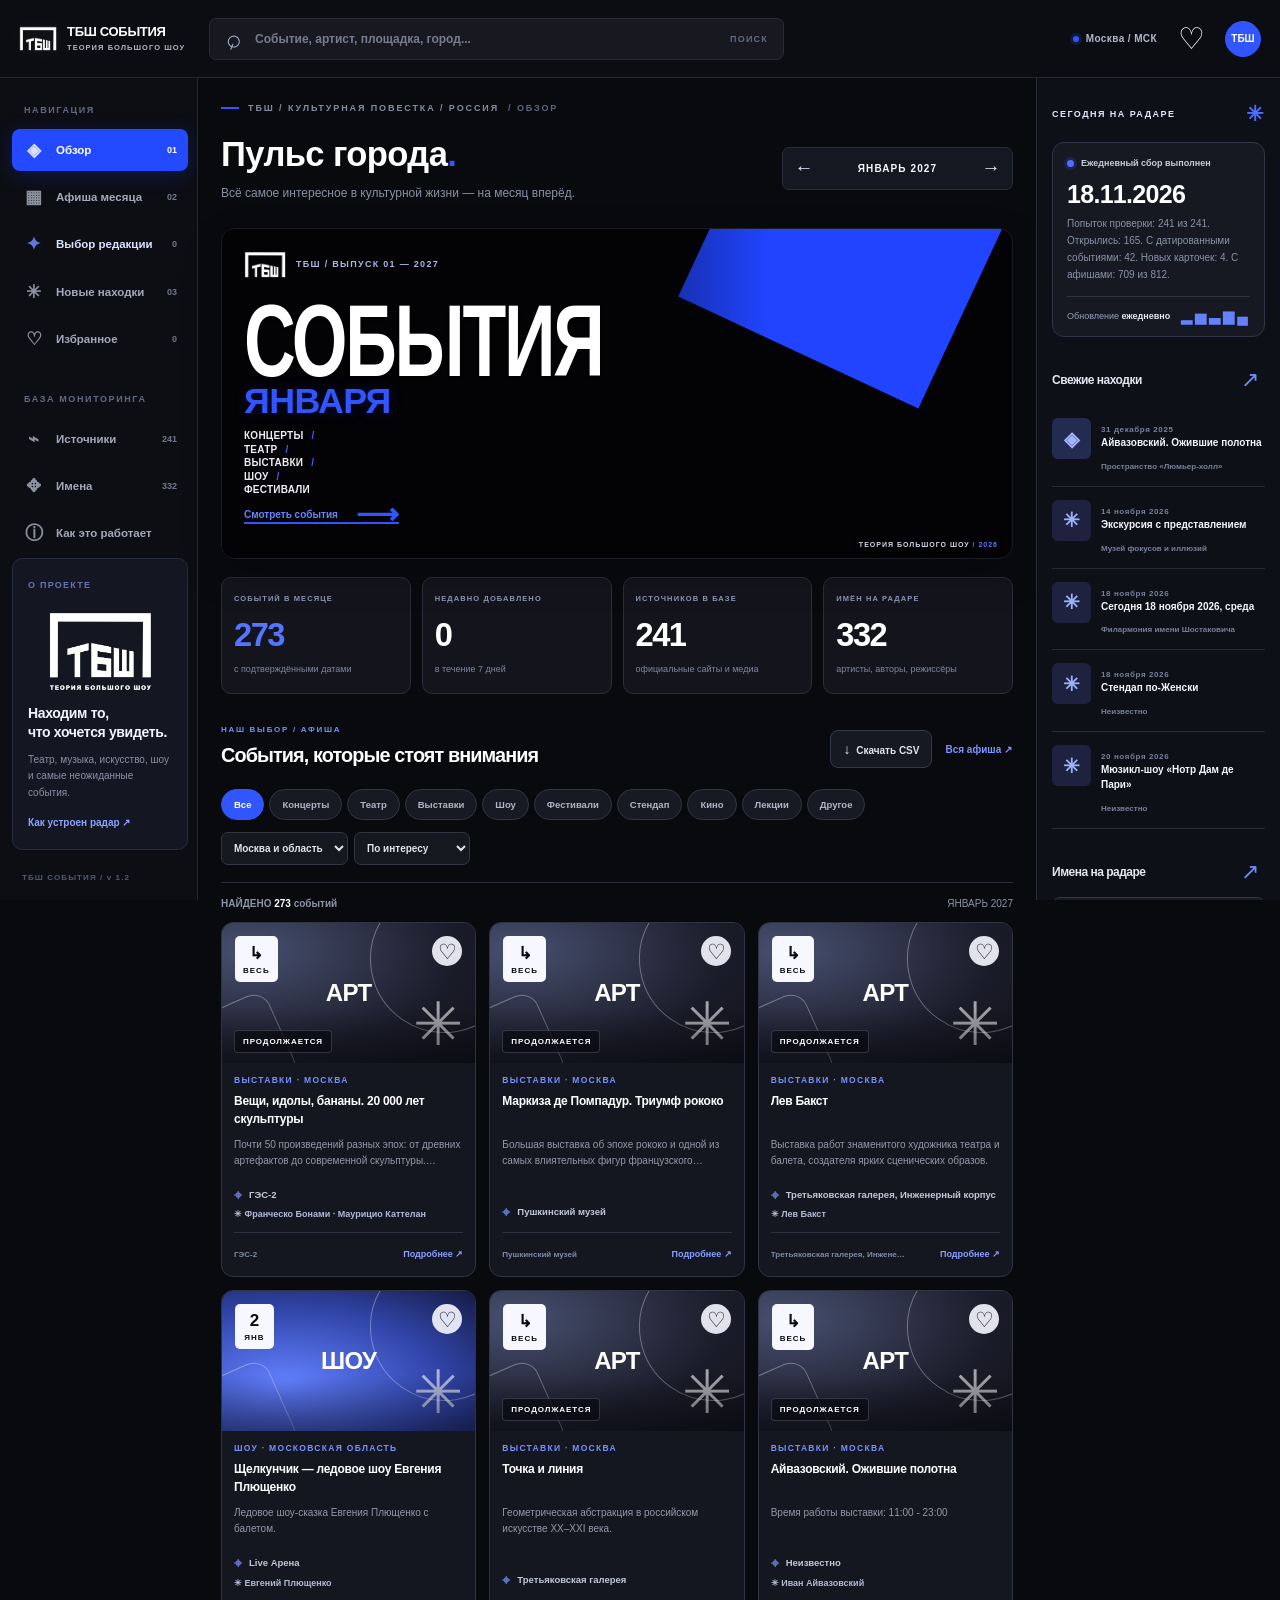
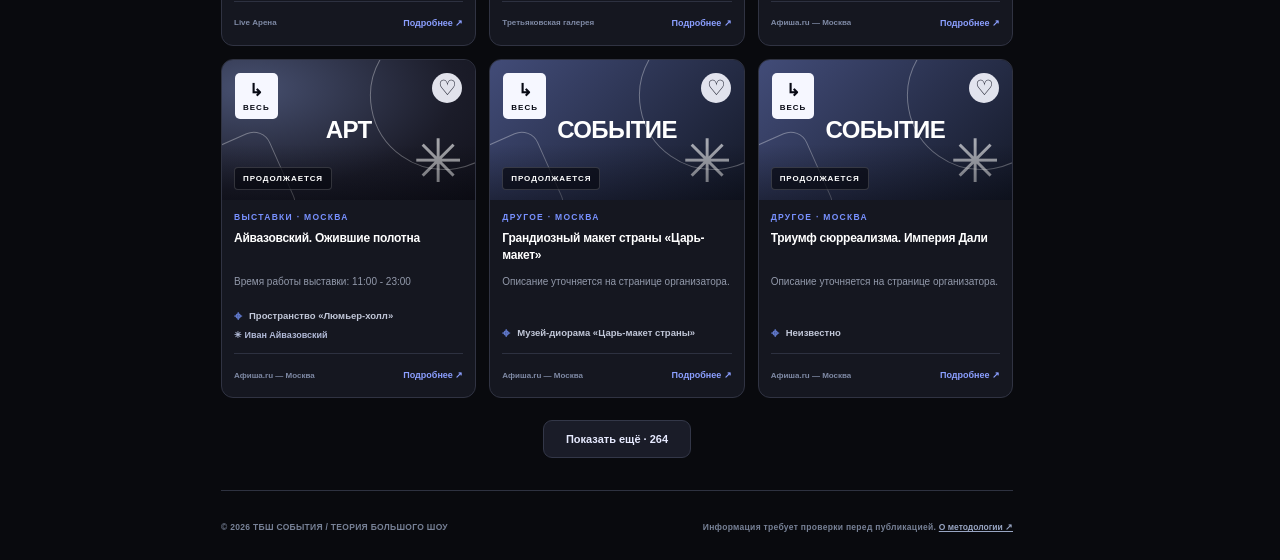
==== commit 4da5da90: "Add files via upload" ====
--- a/site/index.html
+++ b/site/index.html
@@ -24,7 +24,7 @@
       <div class="header-actions">
         <span class="timezone-pill"><span class="signal-dot"></span> Москва / МСК</span>
         <button class="icon-button top-favs" id="go-favorites" type="button" title="Избранное" aria-label="Открыть избранное">♡</button>
-        <div class="header-avatar" title="Редакторская панель">ТБШ</div>
+        <a class="header-avatar" href="./admin.html" title="Открыть редакторскую панель" aria-label="Открыть редакторскую панель" style="text-decoration:none">ТБШ</a>
       </div>
     </header>
 
@@ -34,6 +34,7 @@
         <nav id="sidebar-nav" class="sidebar-nav">
           <button data-view="overview" class="nav-link active" type="button"><span class="nav-ic">◈</span> Обзор <span class="nav-short">01</span></button>
           <button data-view="events" class="nav-link" type="button"><span class="nav-ic">▦</span> Афиша месяца <span class="nav-short">02</span></button>
+          <button data-view="editors" class="nav-link nav-editorial" type="button"><span class="nav-ic">✦</span> Выбор редакции <span class="nav-counter" id="editorial-counter">0</span></button>
           <button data-view="fresh" class="nav-link" type="button"><span class="nav-ic">✳</span> Новые находки <span class="nav-short">03</span></button>
           <button data-view="favorites" class="nav-link" type="button"><span class="nav-ic">♡</span> Избранное <span class="nav-counter" id="fav-counter">0</span></button>
         </nav>
@@ -52,7 +53,7 @@
           <p>Театр, музыка, искусство, шоу и самые неожиданные события.</p>
           <button data-view="about" type="button" class="subtle-link">Как устроен радар ↗</button>
         </div>
-        <span class="sidebar-version">ТБШ СОБЫТИЯ / v 1.1</span>
+        <span class="sidebar-version">ТБШ СОБЫТИЯ / v 1.2</span>
       </div>
     </aside>
 
@@ -79,6 +80,13 @@
         <div class="metric"><span class="metric-label">НЕДАВНО ДОБАВЛЕНО</span><span id="metric-new" class="metric-value">—</span><span class="metric-foot">в течение 7 дней</span></div>
         <div class="metric"><span class="metric-label">ИСТОЧНИКОВ В БАЗЕ</span><span id="metric-sources" class="metric-value">241</span><span class="metric-foot">официальные сайты и медиа</span></div>
         <div class="metric"><span class="metric-label">ИМЁН НА РАДАРЕ</span><span id="metric-people" class="metric-value">332</span><span class="metric-foot">артисты, авторы, режиссёры</span></div>
+      </section>
+
+      <section id="editorial-intro" class="editorial-intro hidden" aria-label="Выбор редакции ТБШ">
+        <div><span class="editorial-intro-eyebrow">✦ ТЕОРИЯ БОЛЬШОГО ШОУ / РЕКОМЕНДУЕМ</span>
+        <h2>Не пропустить<span>.</span></h2>
+        <p>События, которые редакция ТБШ выделила из всей культурной афиши. Только наш ручной выбор — без автоматического ранжирования.</p></div>
+        <span class="editorial-intro-symbol" aria-hidden="true">✳</span>
       </section>
 
       <section id="events-section" class="content-section">
--- a/site/assets/app.css
+++ b/site/assets/app.css
@@ -6,10 +6,10 @@
 .hero{position:relative;overflow:hidden;min-height:286px;background:#202421;color:white;border-radius:15px;display:flex;justify-content:space-between;margin-bottom:18px;isolation:isolate}.hero:before{content:'';position:absolute;inset:0;background:radial-gradient(circle at 70% 45%,#4d563d 0%,transparent 48%);opacity:.25;z-index:-1}.hero-text{padding:30px 33px 31px;position:relative;z-index:4}.hero-mini{font-size:9px;letter-spacing:1.6px;font-weight:850;color:#c4c9c3;display:flex;align-items:center;gap:7px}.hero-signal{display:inline-block;height:8px;width:8px;border-radius:50%;background:#f8704b;box-shadow:0 0 0 4px #fa784622}.hero h2{font:800 clamp(39px,4.2vw,64px)/1.07 var(--display);letter-spacing:-3px;margin:15px 0 15px}.hero-outline{color:#f7664a}.hero p{font-size:11.5px;line-height:1.65;color:#b8bfbb;margin:0 0 18px}.hero-cta{background:#f85e42;color:#fff;border-radius:7px;padding:13px 17px;font-size:10px;font-weight:850;display:flex;align-items:center;gap:40px}.hero-cta:hover{background:#ff7659}.hero-cta span{font-size:17px;line-height:9px}.hero-art{width:46%;position:relative;overflow:hidden;min-width:220px}.hero-orbit{position:absolute;border:1px solid #c9d0af55;border-radius:50%;height:302px;width:302px;left:28%;top:-35px;transform:rotate(25deg)}.orbit-b{width:418px;height:150px;top:58px;left:2%;transform:rotate(-41deg);border-color:#cfc9bd70}.hero-ball{display:block;position:absolute;width:176px;height:176px;border-radius:50%;background:radial-gradient(circle at 30% 28%,#ff9571 0%,#f25e3f 35%,#a72c23 88%);left:23%;top:37px;box-shadow:25px 27px 80px #0007}.ball-b{width:33px;height:33px;background:#deddb7;left:70%;top:190px;box-shadow:0 0 30px #fff2}.hero-monogram{font:900 76px var(--display);color:#fff6;letter-spacing:-8px;position:absolute;top:71px;left:13%;transform:rotate(-13deg);white-space:nowrap}.hero-monogram>span{color:#fff}.hero-astrisk{position:absolute;right:18px;top:4px;font-size:82px;color:#e3cb7e;line-height:1}.hero-art-label{position:absolute;right:18px;bottom:17px;font-size:7px;font-weight:800;letter-spacing:1.8px;color:#ddd}.hero-edge-word{position:absolute;transform:rotate(-90deg);right:-68px;bottom:102px;color:#989e9455;font-size:8px;letter-spacing:2px;font-weight:700}
 .metric-grid{display:grid;grid-template-columns:repeat(4,minmax(0,1fr));gap:11px;margin-bottom:31px}.metric{background:white;border:1px solid #edede9;border-radius:12px;padding:18px 16px 15px;min-width:0;box-shadow:0 2px 10px #22222202}.metric-label{display:block;font-size:8px;letter-spacing:1.1px;font-weight:850;color:#8e918b;white-space:nowrap}.metric-value{display:block;font:750 clamp(22px,2.55vw,35px)/1.15 var(--display);letter-spacing:-1.5px;margin:13px 0 9px}.metric:first-child .metric-value{color:var(--accent)}.metric-foot{display:block;font-size:9px;font-weight:500;color:#a1a49d;line-height:1.6}
 .content-section{margin-top:3px}.section-heading{display:flex;justify-content:space-between;align-items:flex-end;gap:12px;margin:0 0 19px}.section-overline{font-size:8px;letter-spacing:1.7px;font-weight:850;color:var(--accent);margin-bottom:8px}.section-heading h2{font:800 clamp(16px,1.55vw,23px)/1.34 var(--display);letter-spacing:-.9px;margin:0;max-width:530px}.section-actions{display:flex;align-items:center;gap:12px;white-space:nowrap}.outline-action{background:white;border:1px solid var(--line);border-radius:8px;font-size:10px;font-weight:800;color:#50534f;padding:10px 12px}.outline-action span{font-size:14px;margin-right:3px}.outline-action:hover{border-color:#b0b5ad}.text-action{background:none;padding:9px 1px;color:var(--accent);font-size:10px;font-weight:850}.filters{border-bottom:1px solid #e5e5e0;padding-bottom:17px;display:flex;justify-content:space-between;gap:10px;align-items:center;flex-wrap:wrap}.pill-scroll{display:flex;align-items:center;gap:5px;overflow-x:auto;scrollbar-width:none;max-width:100%;padding:2px 0}.pill-scroll::-webkit-scrollbar{display:none}.category-pill{border:1px solid #e6e5e0;background:#fbfbf9;color:#787b77;border-radius:50px;padding:9px 12px;font-size:9.5px;font-weight:800;white-space:nowrap}.category-pill:hover{background:#eaeae4}.category-pill.selected{background:#1f2220;color:#fff;border-color:#1f2220}.filter-selects{display:flex;gap:6px}.filter-selects select{border:1px solid #e4e5df;border-radius:7px;padding:9px 8px;background:#fff;color:#646761;font-size:10px;font-weight:750;max-width:164px}.results-meta{display:flex;justify-content:space-between;margin:15px 0 13px;color:#989b95;font-size:10px;font-weight:700;gap:10px}.results-meta strong{color:#333}.results-meta .meta-refresh{font-weight:500}
-.events-grid{display:grid;grid-template-columns:repeat(3,minmax(0,1fr));gap:13px;align-items:stretch}.event-card{min-width:0;display:flex;flex-direction:column;background:#fff;border:1px solid #e9e9e4;border-radius:12px;overflow:hidden;box-shadow:0 4px 18px #22222208;transition:transform .18s,border-color .18s}.event-card:hover{transform:translateY(-3px);border-color:#cacac3}.card-visual{height:153px;position:relative;overflow:hidden;display:flex;align-items:center;justify-content:center;isolation:isolate}.card-visual:after{content:'';position:absolute;inset:0;background:linear-gradient(to top,#0003,transparent 35%);pointer-events:none}.poster-word{font:800 clamp(24px,2.15vw,34px)/1.09 var(--display);position:relative;z-index:1;letter-spacing:-1.6px;text-align:center;padding:0 15px;max-width:100%;word-wrap:break-word}.poster-decoration{position:absolute;display:block;border:1.4px solid currentColor;opacity:.48;z-index:0}.poster-decoration.deco-a{width:148px;height:148px;transform:rotate(35deg);border-radius:50%;right:-43px;top:-38px}.poster-decoration.deco-b{width:94px;height:94px;transform:rotate(-24deg);border-radius:18px;left:-30px;bottom:-35px}.poster-star{position:absolute;right:12px;bottom:4px;font:400 60px var(--font);opacity:.6}.poster-exhibitions{color:#fff5da;background:radial-gradient(ellipse at 25% 20%,#b59bb2,#71657a 60%,#4e3f5c)}.poster-concerts{color:#fff6ee;background:radial-gradient(ellipse at 75% 30%,#ff9a57,#ef5a34 65%,#ab3225)}.poster-theatre{color:#fff4e1;background:radial-gradient(ellipse at 20% 30%,#766f51,#393c32 68%,#242722)}.poster-show{color:#1d2822;background:radial-gradient(ellipse at 30% 70%,#ece39c,#e1c657 60%,#b99d43)}.poster-festivals{color:#fff0e6;background:radial-gradient(ellipse at 80% 15%,#c98e93,#b35a70 58%,#89394c)}.poster-cinema{color:#edecfc;background:radial-gradient(ellipse at 70% 10%,#8f86c9,#5c548e 70%,#36345a)}.poster-lectures{color:#263d30;background:radial-gradient(ellipse at 70% 15%,#c7d3bb,#9ead8f 70%,#68896e)}.poster-other{color:#f9f8f1;background:linear-gradient(135deg,#545e62,#202426)}.card-top-row{position:absolute;top:13px;left:13px;right:13px;display:flex;justify-content:space-between;align-items:flex-start;z-index:2;gap:8px}.card-date-badge{background:#fffcf5;padding:7px 8px;border-radius:5px;box-shadow:0 4px 12px #2222;display:flex;flex-direction:column;align-items:center;min-width:39px;color:#252925}.card-date-badge strong{font:800 17px var(--display)}.card-date-badge small{font-size:8px;font-weight:850;letter-spacing:1px;margin-top:2px}.favorite-btn{width:30px;height:30px;background:#fffdf2e8;border-radius:50%;color:#3c3d3a;font-size:21px;line-height:1}.favorite-btn.is-saved{color:var(--accent)}.favorite-btn:hover{background:#fff}.poster-tag{position:absolute;left:12px;bottom:10px;z-index:3;background:#1a1e1cbd;color:#fff;border-radius:4px;font-size:8px;letter-spacing:.9px;font-weight:800;padding:6px 8px;max-width:calc(100% - 24px)}.card-content{padding:15px 14px 14px;display:flex;flex-direction:column;flex:1}.card-category{font-size:8.5px;color:var(--accent);font-weight:850;letter-spacing:1.3px;margin-bottom:8px;text-transform:uppercase}.card-title{font:700 12px/1.45 var(--display);letter-spacing:-.25px;min-height:35px;max-height:56px;overflow:hidden;cursor:pointer}.card-title:hover{color:var(--accent)}.card-desc{font-size:10px;line-height:1.55;color:#838681;margin:9px 0 11px;display:-webkit-box;-webkit-line-clamp:2;-webkit-box-orient:vertical;overflow:hidden}.card-spacer{flex:1}.card-meta{display:flex;align-items:flex-start;gap:7px;margin-top:9px;color:#626762;font-size:9.5px;line-height:1.5;font-weight:650}.card-meta .meta-icon{color:#afada5;font-size:14px;line-height:1}.card-people{font-size:9px;font-weight:800;color:#6f756e;margin-top:7px;overflow:hidden;text-overflow:ellipsis;white-space:nowrap}.card-bottom{border-top:1px solid #efefe9;margin-top:13px;padding-top:11px;display:flex;justify-content:space-between;align-items:center;gap:6px}.card-source{font-size:8px;font-weight:750;color:#aaaea8;overflow:hidden;white-space:nowrap;text-overflow:ellipsis;max-width:60%}.card-open{font-size:9px;font-weight:900;color:var(--accent);background:transparent;white-space:nowrap;padding:5px 0}.card-open:hover{text-decoration:underline}.event-more{text-align:center;margin:22px 0 20px}.show-more{border:1px solid #ddded9;background:white;border-radius:9px;font-size:11px;font-weight:850;padding:12px 22px;color:#484c48}.show-more:hover{background:#efefec}.empty-state{text-align:center;grid-column:1/-1;border:1px dashed #d4d7cf;border-radius:12px;padding:40px 20px;color:#7b8179;background:#fffefb}.empty-state span{font-size:47px;color:#f35b3b}.empty-state h3{font:700 18px var(--display);color:#272b26;margin:15px 0 9px}.empty-state p{font-size:12px;max-width:350px;line-height:1.7;margin:0 auto 20px}.empty-state button{background:#282b28;color:white;border-radius:8px;padding:10px 15px;font-size:10px;font-weight:800}
+.events-grid{display:grid;grid-template-columns:repeat(3,minmax(0,1fr));gap:13px;align-items:stretch}.event-card{min-width:0;display:flex;flex-direction:column;background:#fff;border:1px solid #e9e9e4;border-radius:12px;overflow:hidden;box-shadow:0 4px 18px #22222208;transition:transform .18s,border-color .18s}.event-card:hover{transform:translateY(-3px);border-color:#cacac3}.card-visual{height:153px;position:relative;overflow:hidden;display:flex;align-items:center;justify-content:center;isolation:isolate}.card-visual:after{content:'';position:absolute;inset:0;background:linear-gradient(to top,#0003,transparent 35%);pointer-events:none}.poster-photo{position:absolute;inset:0;background-position:center;background-size:cover;background-repeat:no-repeat;z-index:0;transform:scale(1.02)}.poster-photo-shade{position:absolute;inset:0;background:linear-gradient(to top,rgba(3,4,10,.78),rgba(3,4,10,.28) 48%,rgba(3,4,10,.08));z-index:1}.card-visual.has-photo .poster-word,.card-visual.has-photo .poster-decoration,.card-visual.has-photo .poster-star{display:none}.card-visual.has-photo .card-date-badge,.card-visual.has-photo .favorite-btn,.modal-visual.has-photo .modal-close{box-shadow:0 6px 16px rgba(0,0,0,.25)}.poster-word{font:800 clamp(24px,2.15vw,34px)/1.09 var(--display);position:relative;z-index:1;letter-spacing:-1.6px;text-align:center;padding:0 15px;max-width:100%;word-wrap:break-word}.poster-decoration{position:absolute;display:block;border:1.4px solid currentColor;opacity:.48;z-index:0}.poster-decoration.deco-a{width:148px;height:148px;transform:rotate(35deg);border-radius:50%;right:-43px;top:-38px}.poster-decoration.deco-b{width:94px;height:94px;transform:rotate(-24deg);border-radius:18px;left:-30px;bottom:-35px}.poster-star{position:absolute;right:12px;bottom:4px;font:400 60px var(--font);opacity:.6}.poster-exhibitions{color:#fff5da;background:radial-gradient(ellipse at 25% 20%,#b59bb2,#71657a 60%,#4e3f5c)}.poster-concerts{color:#fff6ee;background:radial-gradient(ellipse at 75% 30%,#ff9a57,#ef5a34 65%,#ab3225)}.poster-theatre{color:#fff4e1;background:radial-gradient(ellipse at 20% 30%,#766f51,#393c32 68%,#242722)}.poster-show{color:#1d2822;background:radial-gradient(ellipse at 30% 70%,#ece39c,#e1c657 60%,#b99d43)}.poster-festivals{color:#fff0e6;background:radial-gradient(ellipse at 80% 15%,#c98e93,#b35a70 58%,#89394c)}.poster-cinema{color:#edecfc;background:radial-gradient(ellipse at 70% 10%,#8f86c9,#5c548e 70%,#36345a)}.poster-lectures{color:#263d30;background:radial-gradient(ellipse at 70% 15%,#c7d3bb,#9ead8f 70%,#68896e)}.poster-other{color:#f9f8f1;background:linear-gradient(135deg,#545e62,#202426)}.card-top-row{position:absolute;top:13px;left:13px;right:13px;display:flex;justify-content:space-between;align-items:flex-start;z-index:2;gap:8px}.card-date-badge{background:#fffcf5;padding:7px 8px;border-radius:5px;box-shadow:0 4px 12px #2222;display:flex;flex-direction:column;align-items:center;min-width:39px;color:#252925}.card-date-badge strong{font:800 17px var(--display)}.card-date-badge small{font-size:8px;font-weight:850;letter-spacing:1px;margin-top:2px}.favorite-btn{width:30px;height:30px;background:#fffdf2e8;border-radius:50%;color:#3c3d3a;font-size:21px;line-height:1}.favorite-btn.is-saved{color:var(--accent)}.favorite-btn:hover{background:#fff}.poster-tag{position:absolute;left:12px;bottom:10px;z-index:3;background:#1a1e1cbd;color:#fff;border-radius:4px;font-size:8px;letter-spacing:.9px;font-weight:800;padding:6px 8px;max-width:calc(100% - 24px)}.card-content{padding:15px 14px 14px;display:flex;flex-direction:column;flex:1}.card-category{font-size:8.5px;color:var(--accent);font-weight:850;letter-spacing:1.3px;margin-bottom:8px;text-transform:uppercase}.card-title{font:700 12px/1.45 var(--display);letter-spacing:-.25px;min-height:35px;max-height:56px;overflow:hidden;cursor:pointer}.card-title:hover{color:var(--accent)}.card-desc{font-size:10px;line-height:1.55;color:#838681;margin:9px 0 11px;display:-webkit-box;-webkit-line-clamp:2;-webkit-box-orient:vertical;overflow:hidden}.card-spacer{flex:1}.card-meta{display:flex;align-items:flex-start;gap:7px;margin-top:9px;color:#626762;font-size:9.5px;line-height:1.5;font-weight:650}.card-meta .meta-icon{color:#afada5;font-size:14px;line-height:1}.card-people{font-size:9px;font-weight:800;color:#6f756e;margin-top:7px;overflow:hidden;text-overflow:ellipsis;white-space:nowrap}.card-bottom{border-top:1px solid #efefe9;margin-top:13px;padding-top:11px;display:flex;justify-content:space-between;align-items:center;gap:6px}.card-source{font-size:8px;font-weight:750;color:#aaaea8;overflow:hidden;white-space:nowrap;text-overflow:ellipsis;max-width:60%}.card-open{font-size:9px;font-weight:900;color:var(--accent);background:transparent;white-space:nowrap;padding:5px 0}.card-open:hover{text-decoration:underline}.event-more{text-align:center;margin:22px 0 20px}.show-more{border:1px solid #ddded9;background:white;border-radius:9px;font-size:11px;font-weight:850;padding:12px 22px;color:#484c48}.show-more:hover{background:#efefec}.empty-state{text-align:center;grid-column:1/-1;border:1px dashed #d4d7cf;border-radius:12px;padding:40px 20px;color:#7b8179;background:#fffefb}.empty-state span{font-size:47px;color:#f35b3b}.empty-state h3{font:700 18px var(--display);color:#272b26;margin:15px 0 9px}.empty-state p{font-size:12px;max-width:350px;line-height:1.7;margin:0 auto 20px}.empty-state button{background:#282b28;color:white;border-radius:8px;padding:10px 15px;font-size:10px;font-weight:800}
 .rightbar{grid-column:3;grid-row:2;position:sticky;top:78px;height:calc(100vh - 78px);overflow-y:auto;border-left:1px solid var(--line);background:#faf9f6;padding:30px 20px 24px}.rightbar-heading{display:flex;justify-content:space-between;align-items:center;letter-spacing:1.45px;font-size:9px;font-weight:900;margin-bottom:18px}.rightbar-star{font-size:21px;color:var(--accent);line-height:1}.refresh-card{background:#fff;border:1px solid #e8e8e2;border-radius:12px;padding:15px 14px 11px;box-shadow:0 5px 16px #16161604}.refresh-top{display:flex;gap:7px;align-items:center;color:#5b625b;font-size:9px;font-weight:850}.status-dot{display:inline-block;border-radius:50%;height:7px;width:7px;background:#8fbb89;box-shadow:0 0 0 3px #e7f0e4}.status-demo{background:#f0b54d;box-shadow:0 0 0 3px #fdf2df}.refresh-time{font:800 25px var(--display);letter-spacing:-.7px;margin:12px 0 6px}.refresh-card p{color:#9a9c98;font-size:10px;line-height:1.7;margin:0 0 13px}.refresh-bottom{display:flex;align-items:center;justify-content:space-between;border-top:1px solid #f0f0eb;padding-top:10px;font-size:9px;color:#a4a6a2}.refresh-bottom b{color:#606660}.mini-wave{letter-spacing:2px;font-size:15px;color:#8aaa75}.right-section-head{display:flex;align-items:center;justify-content:space-between;margin-top:31px;margin-bottom:13px}.right-section-head h3{font:750 12px var(--display);letter-spacing:-.5px;margin:0}.tiny-arrow{color:var(--accent);background:none;font-size:22px;line-height:1}.recent-list{display:flex;flex-direction:column}.recent-item{display:flex;align-items:flex-start;gap:10px;width:100%;text-align:left;border-bottom:1px solid #eaeae5;background:transparent;padding:13px 0}.recent-item:hover .recent-title{color:var(--accent)}.recent-mark{width:39px;height:41px;border-radius:6px;flex:0 0 auto;background:#eae1dc;display:grid;place-items:center;font:700 20px var(--display);color:#a65443}.recent-mark.r-exhibit{background:#e8e0ed;color:#7d628c}.recent-mark.r-concert{background:#fae2d6;color:#ec6247}.recent-mark.r-festival{background:#f0e6b4;color:#9a8652}.recent-content{min-width:0}.recent-date{color:#b1b3ad;font-size:8px;font-weight:750;letter-spacing:.6px;margin-bottom:4px}.recent-title{display:block;font-size:10px;font-weight:850;line-height:1.48;margin-bottom:4px}.recent-source{color:#9b9d98;font-size:8px;font-weight:700}.tracked-people{display:flex;flex-direction:column;gap:8px}.tracked-person{background:#fff;border:1px solid #ededeb;border-radius:8px;width:100%;padding:11px;display:flex;gap:10px;align-items:center;text-align:left}.tracked-person:hover{border-color:#d8d6ca}.person-monogram{width:34px;height:34px;display:grid;place-items:center;border-radius:9px;flex:none;font:700 10px var(--display);background:#ebede6;color:#718076}.person-monogram.tint-1{background:#f8e7df;color:#c86e59}.person-monogram.tint-2{background:#e9e7f0;color:#756d98}.tracked-person-name{font-size:10px;font-weight:900;margin-bottom:3px}.tracked-person-category{font-size:8.5px;font-weight:500;color:#a0a29d}.right-notice{background:#e7e9de;border-radius:11px;margin-top:25px;padding:16px;position:relative;overflow:hidden}.right-notice:before{content:'✳';position:absolute;right:-25px;top:-47px;font-size:145px;color:#cbd2b5;line-height:1}.right-notice span{font-size:8px;font-weight:900;letter-spacing:1.4px;color:#7c866f;position:relative}.right-notice p{font:700 12px/1.6 var(--display);letter-spacing:-.3px;position:relative;margin:11px 0 14px}.right-notice button{font-size:10px;font-weight:850;color:#536b48;background:none;position:relative;padding:0}
 .registry-section{padding-top:13px}.registry-toolbar{display:flex;gap:9px;align-items:center;margin-bottom:17px;flex-wrap:wrap}.registry-toolbar input{flex:1;min-width:180px;background:#fff;border:1px solid #e7e8e2;border-radius:8px;padding:12px 14px;font-size:11px;outline:none}.registry-toolbar select{min-width:175px;max-width:240px;background:#fff;border:1px solid #e7e8e2;border-radius:8px;padding:11px;font-size:10px;font-weight:750;color:#696e67}.registry-stats{font-size:10px;color:#a0a29d;font-weight:750;padding:10px 0 16px}.registry-items{display:grid;grid-template-columns:1fr;gap:8px}.registry-row{background:#fff;border:1px solid #e9eae5;border-radius:11px;padding:16px;display:flex;align-items:center;gap:13px;min-width:0}.registry-icon{height:40px;width:40px;min-width:40px;background:#f6e8e1;border-radius:10px;display:grid;place-items:center;color:#d36c53;font-size:21px}.registry-row:nth-child(3n) .registry-icon{color:#746890;background:#efecf5}.registry-row:nth-child(3n+2) .registry-icon{color:#6b8d70;background:#e9ede4}.registry-body{min-width:0;flex:1}.registry-name{display:block;font-size:12px;font-weight:850;line-height:1.4}.registry-description{margin:5px 0;font-size:10px;color:#868b83;line-height:1.55;display:-webkit-box;-webkit-line-clamp:2;-webkit-box-orient:vertical;overflow:hidden}.registry-meta{display:flex;align-items:center;gap:8px;flex-wrap:wrap;font-size:9px;color:#aaa}.registry-meta .tag{display:inline-block;background:#f3f4ee;border-radius:3px;padding:3px 5px;font-weight:750;color:#80867c}.registry-priority{font-size:9px;font-weight:850;border:1px solid #ecece8;border-radius:5px;padding:5px 8px;color:#838980;white-space:nowrap}.registry-priority.priority-A{color:#d9573d;background:#fff0ea;border-color:#ffdfd5}.registry-external{font-size:18px;color:var(--accent);padding:7px;background:transparent;white-space:nowrap}.registry-external:hover{transform:translate(2px,-2px)}.registry-person-button{font-size:10px;font-weight:800;color:#dc5940;padding:10px;border-radius:6px;background:#fff3ed}.registry-person-button:hover{background:#ffddd0}.registry-status{color:#a0a39e;font-size:9px;font-weight:600}.about-section{padding:8px 0 0}.about-intro{position:relative;overflow:hidden;background:#232724;border-radius:15px;padding:45px 40px 43px;color:#fff}.about-ornament{position:absolute;right:22px;top:4px;color:#f86747;font-size:180px;opacity:.8}.about-intro h2{font:750 25px/1.5 var(--display);letter-spacing:-1px;position:relative}.about-intro p{font-size:12px;color:#c8cfc8;line-height:1.9;max-width:570px;position:relative}.about-steps{display:grid;grid-template-columns:repeat(2,1fr);gap:12px;margin:17px 0}.about-steps>div{background:white;border:1px solid var(--line);padding:23px;border-radius:11px}.about-steps span{color:var(--accent);font-size:8px;letter-spacing:1.25px;font-weight:850}.about-steps h3{font:750 18px var(--display);letter-spacing:-.5px;margin:11px 0}.about-steps p{color:#858a84;font-size:11px;line-height:1.9;max-width:350px}.about-callout{border-radius:12px;border:1px solid #e4e3da;padding:22px;background:#f0efe8;display:flex;align-items:center;justify-content:space-between;gap:14px}.about-callout strong{font:750 14px var(--display)}.about-callout p{font-size:11px;line-height:1.65;color:#7d8379;margin:8px 0 0}.about-status-icon{font-size:48px;color:#b8bdad}.footer{display:flex;justify-content:space-between;gap:15px;padding-top:30px;margin-top:32px;border-top:1px solid var(--line);font-size:8.5px;color:#afb1ac;font-weight:700;line-height:1.6;letter-spacing:.3px}.footer button{background:none;color:#8b918b;font-size:8.5px;font-weight:800;padding:0;text-decoration:underline}
-#modal-root:empty{display:none}.modal-backdrop{position:fixed;inset:0;background:#121b19b5;display:flex;align-items:center;justify-content:center;padding:22px;z-index:100;backdrop-filter:blur(3px)}.modal{background:#fff;border-radius:17px;width:min(600px,100%);max-height:90vh;overflow:auto;box-shadow:0 30px 90px #1114;position:relative}.modal-visual{height:175px;position:relative;overflow:hidden;display:flex;align-items:center;justify-content:center}.modal-visual .poster-word{font-size:36px}.modal-close{position:absolute;right:16px;top:14px;width:35px;height:35px;border-radius:50%;background:white;z-index:3;font-size:22px}.modal-body{padding:28px}.modal-category{color:var(--accent);font-size:10px;font-weight:900;letter-spacing:1.4px}.modal-body h2{font:800 22px/1.4 var(--display);letter-spacing:-.7px;margin:9px 0 15px}.modal-body p{font-size:12px;line-height:1.8;color:#666e65}.modal-details{display:grid;grid-template-columns:1fr 1fr;gap:12px;margin:21px 0;border-top:1px solid var(--line);border-bottom:1px solid var(--line);padding:18px 0}.modal-detail span{display:block;font-size:9px;font-weight:850;color:#9ba09b;margin-bottom:6px;letter-spacing:.7px}.modal-detail strong{display:block;font-size:11px;line-height:1.5}.modal-footer{display:flex;gap:11px;align-items:center}.modal-primary{background:var(--accent);color:#fff;border-radius:8px;padding:13px 18px;font-size:11px;font-weight:850}.modal-primary:hover{background:var(--accent-2)}.modal-secondary{border:1px solid var(--line);background:#fff;border-radius:8px;padding:12px 15px;font-size:11px;font-weight:800;color:#4b514a}.modal-footer-note{margin-top:18px;font-size:9px!important;color:#a4aaa3!important}.modal-secondary.saved{color:var(--accent);border-color:#fdd7ca}#toast{position:fixed;right:20px;bottom:22px;z-index:120;color:#fff;background:#262c28;padding:12px 17px;border-radius:8px;font-size:11px;font-weight:700;opacity:0;pointer-events:none;transform:translateY(15px);transition:.25s}#toast.show{opacity:1;transform:translateY(0)}
+#modal-root:empty{display:none}.modal-backdrop{position:fixed;inset:0;background:#121b19b5;display:flex;align-items:center;justify-content:center;padding:22px;z-index:100;backdrop-filter:blur(3px)}.modal{background:#fff;border-radius:17px;width:min(600px,100%);max-height:90vh;overflow:auto;box-shadow:0 30px 90px #1114;position:relative}.modal-visual{height:175px;position:relative;overflow:hidden;display:flex;align-items:center;justify-content:center}.modal-visual.has-photo .poster-word,.modal-visual.has-photo .poster-decoration,.modal-visual.has-photo .poster-star{display:none}.modal-visual.has-photo:after{background:linear-gradient(to top,rgba(5,8,18,.72),rgba(5,8,18,.12) 55%)}.modal-visual .poster-word{font-size:36px}.modal-close{position:absolute;right:16px;top:14px;width:35px;height:35px;border-radius:50%;background:white;z-index:3;font-size:22px}.modal-body{padding:28px}.modal-category{color:var(--accent);font-size:10px;font-weight:900;letter-spacing:1.4px}.modal-body h2{font:800 22px/1.4 var(--display);letter-spacing:-.7px;margin:9px 0 15px}.modal-body p{font-size:12px;line-height:1.8;color:#666e65}.modal-details{display:grid;grid-template-columns:1fr 1fr;gap:12px;margin:21px 0;border-top:1px solid var(--line);border-bottom:1px solid var(--line);padding:18px 0}.modal-detail span{display:block;font-size:9px;font-weight:850;color:#9ba09b;margin-bottom:6px;letter-spacing:.7px}.modal-detail strong{display:block;font-size:11px;line-height:1.5}.modal-footer{display:flex;gap:11px;align-items:center}.modal-primary{background:var(--accent);color:#fff;border-radius:8px;padding:13px 18px;font-size:11px;font-weight:850}.modal-primary:hover{background:var(--accent-2)}.modal-secondary{border:1px solid var(--line);background:#fff;border-radius:8px;padding:12px 15px;font-size:11px;font-weight:800;color:#4b514a}.modal-footer-note{margin-top:18px;font-size:9px!important;color:#a4aaa3!important}.modal-secondary.saved{color:var(--accent);border-color:#fdd7ca}#toast{position:fixed;right:20px;bottom:22px;z-index:120;color:#fff;background:#262c28;padding:12px 17px;border-radius:8px;font-size:11px;font-weight:700;opacity:0;pointer-events:none;transform:translateY(15px);transition:.25s}#toast.show{opacity:1;transform:translateY(0)}
 @media (min-width:1550px){.app-layout{grid-template-columns:245px minmax(600px,1fr) 310px}.main{padding-left:50px;padding-right:50px}.event-card .card-visual{height:178px}.card-content{padding:17px 17px 16px}.poster-word{font-size:37px}.rightbar{padding-left:24px;padding-right:24px}}
 @media (max-width:1340px){.app-layout{grid-template-columns:198px minmax(480px,1fr) 244px}.brand{width:174px;flex-basis:174px}.topbar{padding:0 19px;gap:16px}.main{padding:25px 23px}.rightbar{padding:25px 15px}.sidebar{padding:25px 9px 18px 12px}.hero-art{width:44%}.event-card .card-visual{height:140px}.card-content{padding:12px}.poster-word{font-size:24px}.filter-selects select{max-width:145px}.metric{padding:16px 12px}.metric-label{font-size:7.5px}}
 @media (max-width:1120px){.app-layout{grid-template-columns:200px minmax(0,1fr);grid-template-rows:73px minmax(0,1fr)}.topbar{gap:10px}.sidebar{top:73px;height:calc(100vh - 73px)}.rightbar{display:none}.main{padding:27px 30px}.brand{width:180px;flex-basis:180px}.event-card .card-visual{height:158px}.poster-word{font-size:26px}}
@@ -284,3 +284,43 @@
 @media (max-width:1120px){.hero h2{font-size:clamp(84px,10.4vw,118px)}.hero{min-height:345px}}
 @media (max-width:850px){.hero h2{font-size:clamp(69px,10.6vw,102px)}.hero{min-height:324px}}
 @media (max-width:610px){.hero h2{font-size:clamp(56px,17.2vw,83px);transform:scaleX(.71);width:140%;margin:12px 0 3px}.hero{min-height:285px}.hero-text{padding-top:17px}.hero-genres{font-size:8.5px!important}}
+
+/* Actual event posters (v3): neutral loading, real image on success,
+   original black/white/blue branded fallback if an image URL is inaccessible. */
+.card-visual .poster-real-image,.modal-visual .poster-real-image{
+  position:absolute;inset:0;width:100%;height:100%;display:block;object-fit:cover;
+  opacity:0;transition:opacity .18s ease;z-index:1;
+}
+.card-visual .poster-photo-shade,.modal-visual .poster-photo-shade{
+  display:none;position:absolute;inset:0;z-index:2;pointer-events:none;
+  background:linear-gradient(to top,rgba(5,6,16,.52),rgba(5,6,16,0) 62%);
+}
+.card-visual.poster-image-loaded .poster-real-image,
+.modal-visual.poster-image-loaded .poster-real-image{opacity:1}
+.card-visual.poster-image-loaded .poster-word,
+.card-visual.poster-image-loaded .poster-decoration,
+.card-visual.poster-image-loaded .poster-star,
+.modal-visual.poster-image-loaded .poster-word,
+.modal-visual.poster-image-loaded .poster-decoration,
+.modal-visual.poster-image-loaded .poster-star{opacity:0}
+.card-visual.poster-image-loaded .poster-photo-shade,
+.modal-visual.poster-image-loaded .poster-photo-shade{display:block}
+.card-visual.poster-image-loaded .card-top-row,
+.modal-visual.poster-image-loaded .modal-close{z-index:4}
+.modal-visual.poster-image-loaded .poster-real-image{object-fit:contain;background:rgba(0,0,0,.65)}
+
+/* Editorial selection: distinct branded highlights, without changing the rest of the dashboard. */
+.nav-editorial{color:#dce5ff!important}
+.nav-editorial .nav-ic{color:#718dff}
+.nav-editorial.active,.nav-editorial:hover{background:#22315c!important;color:#fff!important}
+.editorial-intro{display:flex;justify-content:space-between;align-items:center;gap:16px;padding:28px 31px;margin:1px 0 27px;border:1px solid #3454bd;border-radius:16px;background:linear-gradient(110deg,#151a34 0%,#111425 58%,#1a3ab2 100%);overflow:hidden;position:relative}
+.editorial-intro-eyebrow{display:block;color:#96abff;font-size:10px;font-weight:850;letter-spacing:2px;margin-bottom:13px}
+.editorial-intro h2{font-family:'Roboto Condensed',Impact,'Arial Narrow',Arial,sans-serif;font-size:clamp(32px,4vw,52px);font-weight:900;letter-spacing:-1.8px;line-height:1;margin:0 0 14px;color:#fff;text-transform:uppercase}
+.editorial-intro h2 span{color:#6c8aff}
+.editorial-intro p{color:#b6c0de;line-height:1.65;font-size:12px;max-width:550px;margin:0}
+.editorial-intro-symbol{font-size:120px;color:#6788ff4a;line-height:1;transform:rotate(13deg);margin-right:-15px}
+.event-card.is-editorial{border-color:#3859b7;box-shadow:0 0 0 1px #2345a43d}
+.event-card.is-editorial:hover{border-color:#7297ff}
+.editorial-badge{display:inline-flex;align-items:center;align-self:flex-start;color:#b2c1ff;background:#273f82;border:1px solid #3f62cb60;border-radius:3px;padding:5px 7px;margin:0 0 9px;letter-spacing:1px;font-size:8px;font-weight:900}
+.editorial-note{color:#dee6ff!important;border-left:2px solid #5d7cff;padding:3px 0 4px 10px;margin:8px 0 12px;font-size:10px;line-height:1.55;font-weight:650}
+@media(max-width:610px){.editorial-intro{padding:24px 18px;margin-bottom:22px}.editorial-intro-symbol{font-size:74px;position:absolute;right:0;bottom:0}.editorial-intro h2{font-size:34px}.editorial-intro p{font-size:10px;max-width:260px}.editorial-intro-eyebrow{font-size:8px}.editorial-badge{font-size:6px}.editorial-note{font-size:9px}}
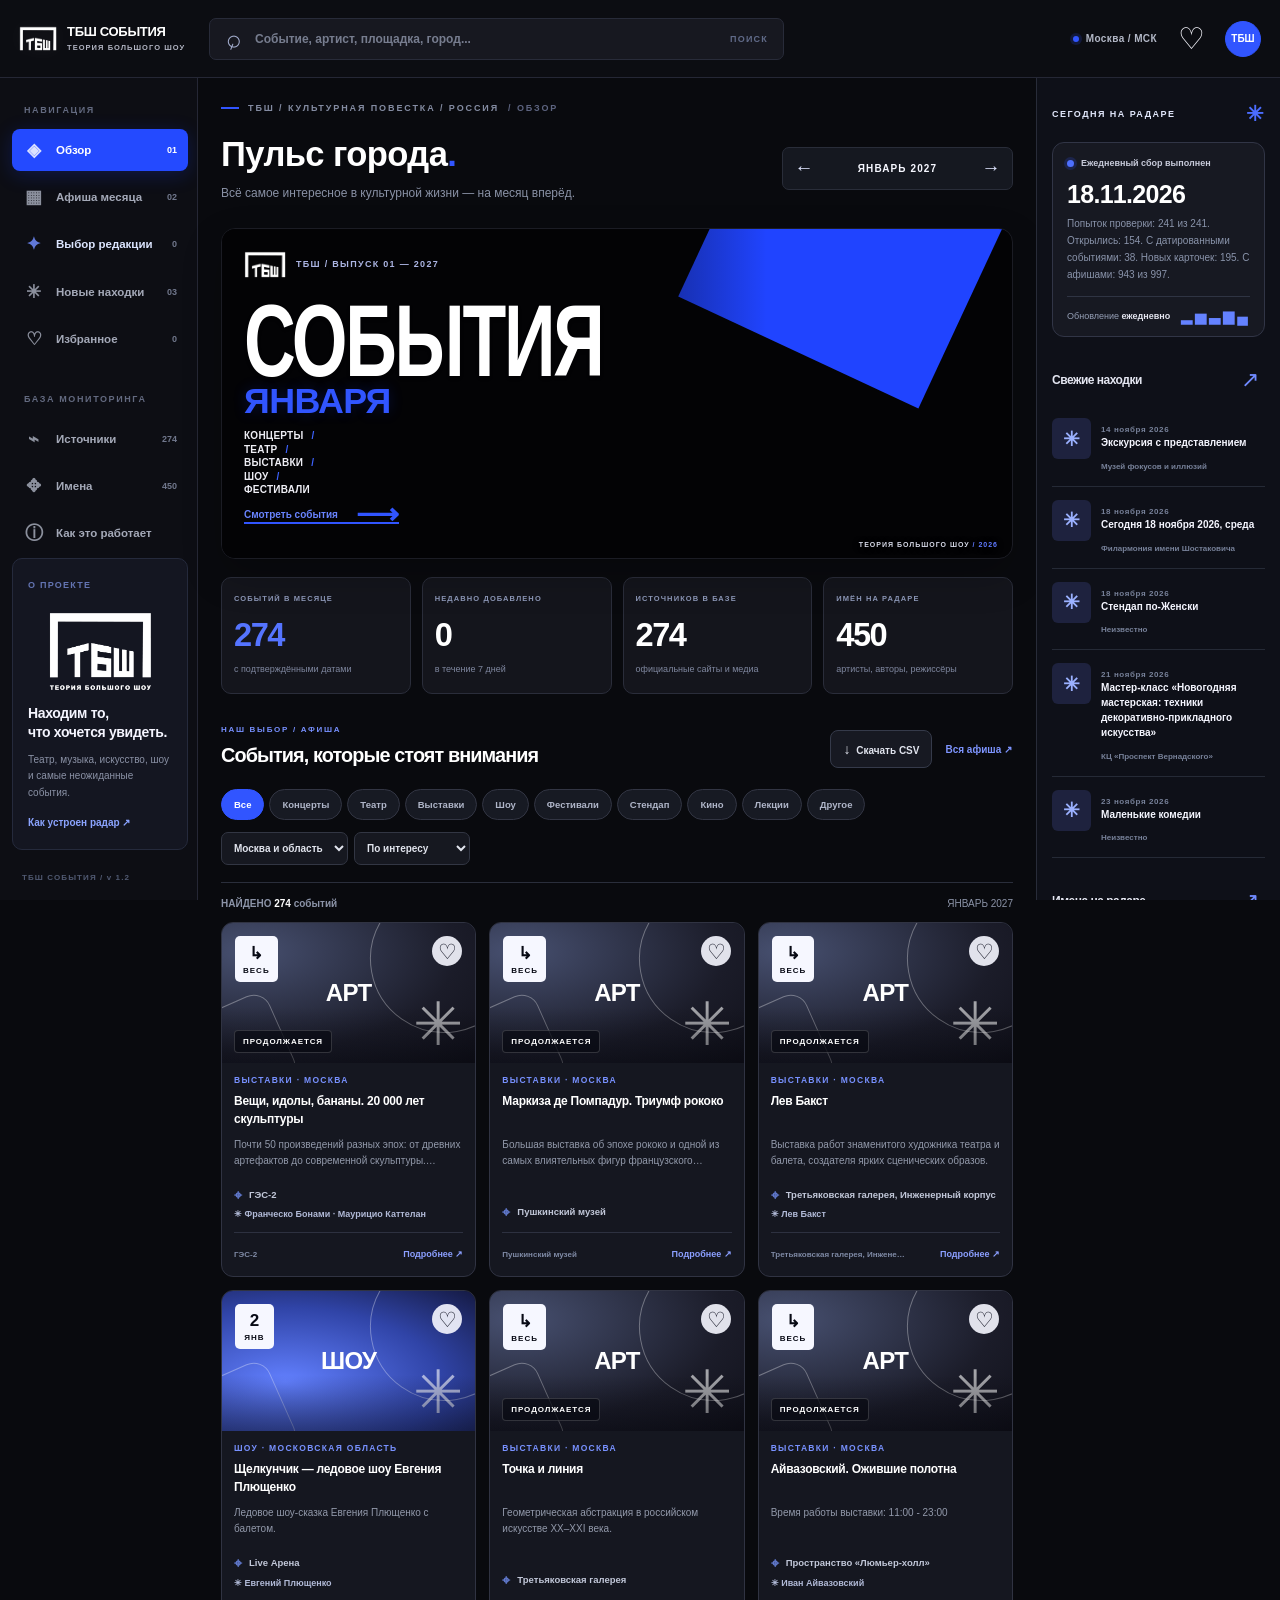
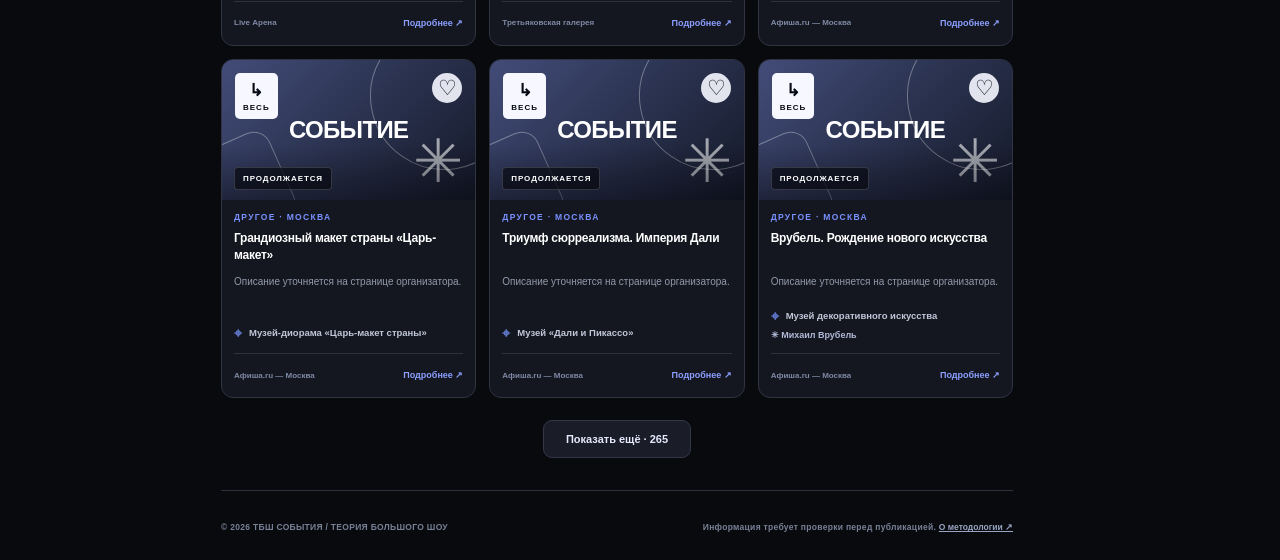
==== commit 11107a0d: "Add files via upload" ====
--- a/site/index.html
+++ b/site/index.html
@@ -40,8 +40,8 @@
         </nav>
         <p class="sidebar-label sidebar-section">БАЗА МОНИТОРИНГА</p>
         <nav class="sidebar-nav">
-          <button data-view="sources" class="nav-link" type="button"><span class="nav-ic">⌁</span> Источники <span class="nav-short">241</span></button>
-          <button data-view="people" class="nav-link" type="button"><span class="nav-ic">✥</span> Имена <span class="nav-short">332</span></button>
+          <button data-view="sources" class="nav-link" type="button"><span class="nav-ic">⌁</span> Источники <span id="sidebar-sources-count" class="nav-short">274</span></button>
+          <button data-view="people" class="nav-link" type="button"><span class="nav-ic">✥</span> Имена <span id="sidebar-people-count" class="nav-short">450</span></button>
           <button data-view="about" class="nav-link" type="button"><span class="nav-ic">ⓘ</span> Как это работает </button>
         </nav>
       </div>
@@ -78,8 +78,8 @@
       <section id="metrics" class="metric-grid" aria-label="Сводка данных">
         <div class="metric"><span class="metric-label">СОБЫТИЙ В МЕСЯЦЕ</span><span id="metric-events" class="metric-value">—</span><span class="metric-foot">с подтверждёнными датами</span></div>
         <div class="metric"><span class="metric-label">НЕДАВНО ДОБАВЛЕНО</span><span id="metric-new" class="metric-value">—</span><span class="metric-foot">в течение 7 дней</span></div>
-        <div class="metric"><span class="metric-label">ИСТОЧНИКОВ В БАЗЕ</span><span id="metric-sources" class="metric-value">241</span><span class="metric-foot">официальные сайты и медиа</span></div>
-        <div class="metric"><span class="metric-label">ИМЁН НА РАДАРЕ</span><span id="metric-people" class="metric-value">332</span><span class="metric-foot">артисты, авторы, режиссёры</span></div>
+        <div class="metric"><span class="metric-label">ИСТОЧНИКОВ В БАЗЕ</span><span id="metric-sources" class="metric-value">274</span><span class="metric-foot">официальные сайты и медиа</span></div>
+        <div class="metric"><span class="metric-label">ИМЁН НА РАДАРЕ</span><span id="metric-people" class="metric-value">450</span><span class="metric-foot">артисты, авторы, режиссёры</span></div>
       </section>
 
       <section id="editorial-intro" class="editorial-intro hidden" aria-label="Выбор редакции ТБШ">
@@ -106,7 +106,7 @@
 
       <section id="about-section" class="about-section hidden">
         <div class="about-intro"><span class="about-ornament">✳</span><h2>Не просто афиша.<br />Система культурной разведки.</h2><p>Радар постоянно проверяет первоисточники, ищет совпадения с нашей базой имён, отбирает события по месяцу и показывает, откуда взялась информация.</p></div>
-        <div class="about-steps"><div><span>01 / ИСТОЧНИКИ</span><h3>241 сайт</h3><p>Театры, музеи, концертные площадки, арт-центры, фестивали и культурные медиа.</p></div><div><span>02 / КЛЮЧЕВЫЕ ИМЕНА</span><h3>332 объекта</h3><p>Режиссёры, исполнители, художники и сценические проекты — для целевого поиска.</p></div><div><span>03 / ДАТЫ И ФАКТЫ</span><h3>Только проверяемое</h3><p>Дата, место и ссылка на страницу анонса обязательны; источники без доступа отмечаются отдельно.</p></div><div><span>04 / КАЛЕНДАРЬ</span><h3>Каждый день</h3><p>После публикации сайта автоматический сборщик запускается ежедневно; новые события появляются после проверки.</p></div></div>
+        <div class="about-steps"><div><span>01 / ИСТОЧНИКИ</span><h3 id="about-source-count">274 сайта</h3><p>Театры, музеи, концертные площадки, арт-центры, фестивали и культурные медиа.</p></div><div><span>02 / КЛЮЧЕВЫЕ ИМЕНА</span><h3 id="about-people-count">450 имён</h3><p>Режиссёры, исполнители, художники и сценические проекты — для целевого поиска.</p></div><div><span>03 / ДАТЫ И ФАКТЫ</span><h3>Только проверяемое</h3><p>Дата, место и ссылка на страницу анонса обязательны; источники без доступа отмечаются отдельно.</p></div><div><span>04 / КАЛЕНДАРЬ</span><h3>Каждый день</h3><p>После публикации сайта автоматический сборщик запускается ежедневно; новые события появляются после проверки.</p></div></div>
         <div class="about-callout"><div><strong id="about-status-title">Статус проекта</strong><p id="about-status-text">Загружаем сведения о последнем обновлении...</p></div><span class="about-status-icon">◉</span></div>
       </section>
       <footer class="footer"><span>© 2026 ТБШ СОБЫТИЯ / ТЕОРИЯ БОЛЬШОГО ШОУ</span><span>Информация требует проверки перед публикацией. <button type="button" data-view="about">О методологии ↗</button></span></footer>
